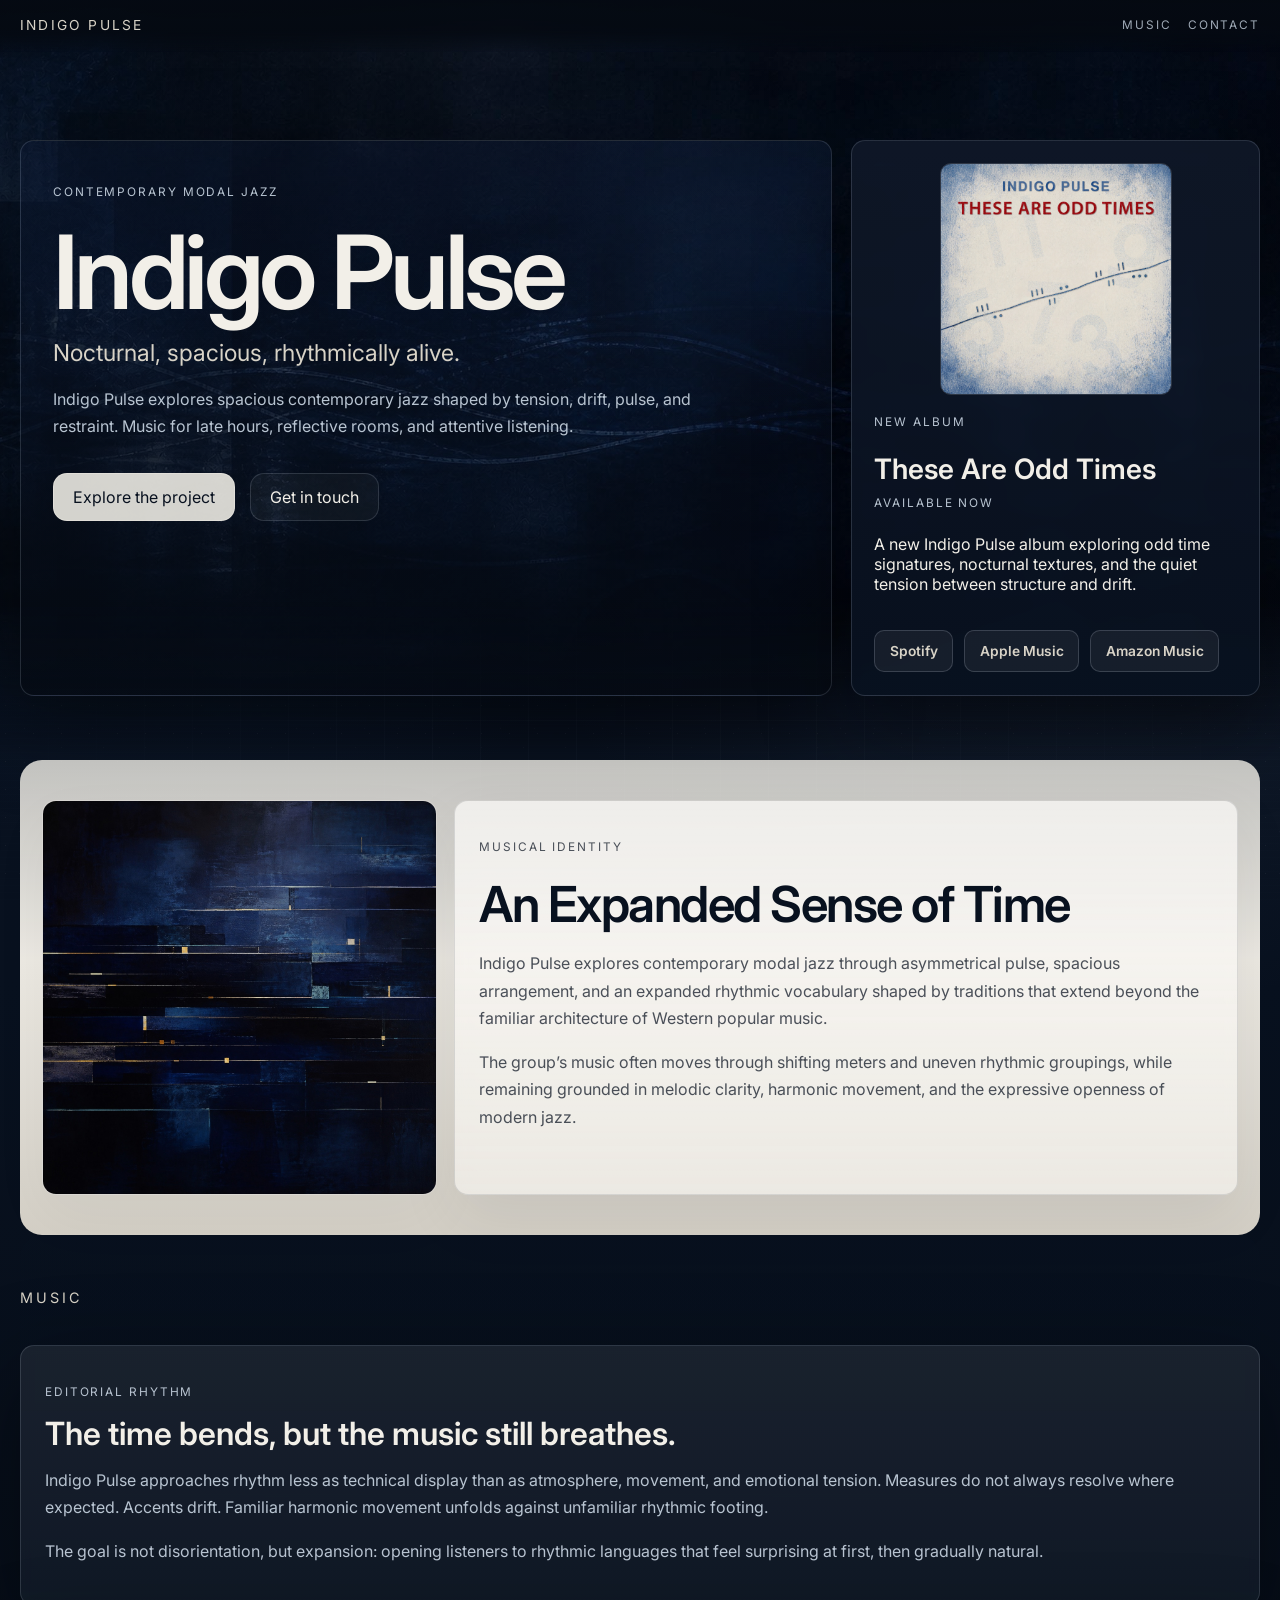
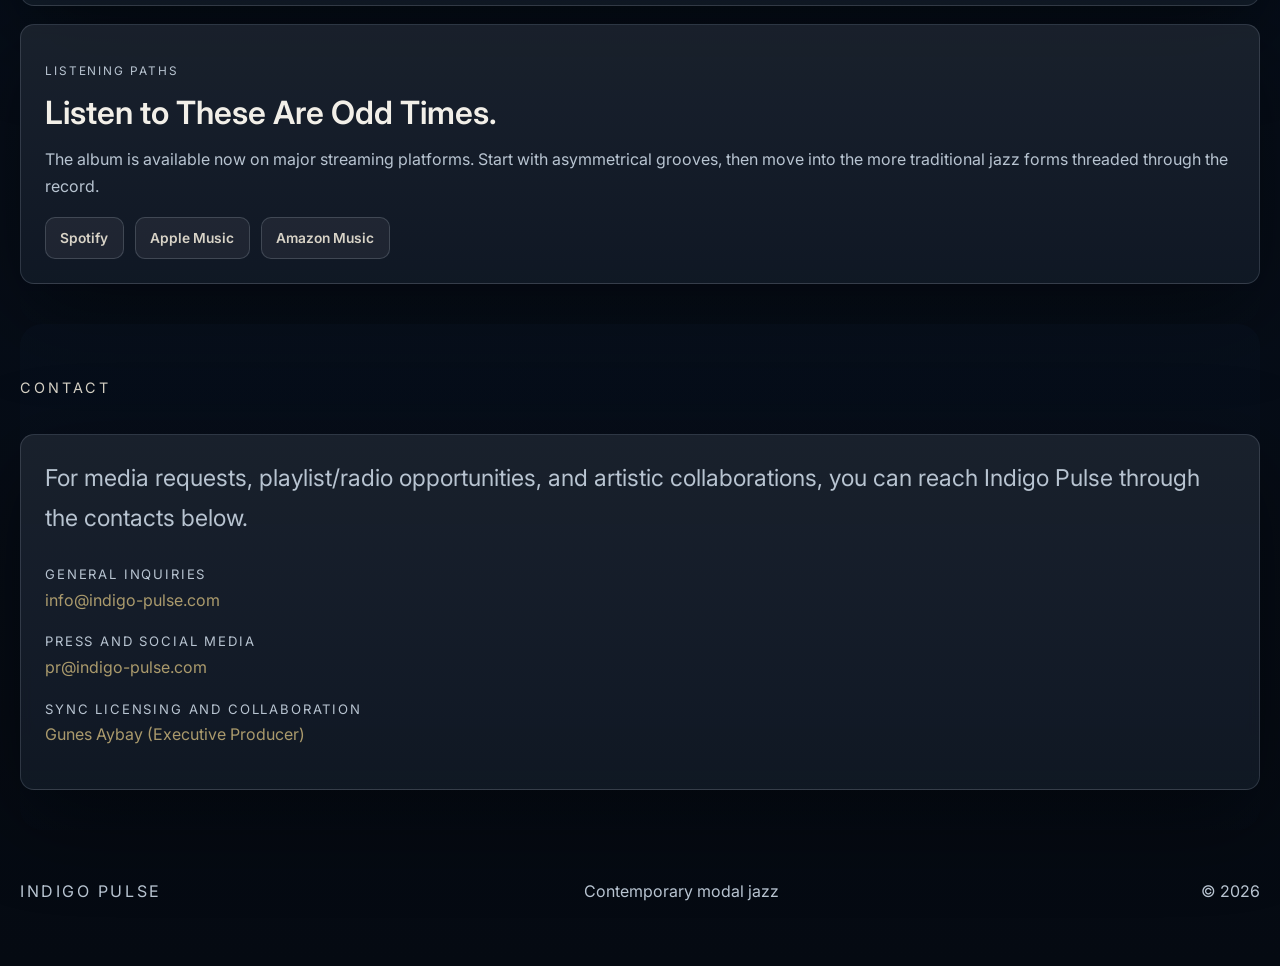
==== index.html @ ff6ef3ea "Simplify executive producer contact" ====
<!DOCTYPE html>
<html lang="en">
  <head>
    <meta charset="UTF-8" />
    <meta name="viewport" content="width=device-width, initial-scale=1.0" />
    <title>Indigo Pulse | Contemporary Modal Jazz</title>
    <meta
      name="description"
      content="Indigo Pulse is a contemporary modal jazz group shaping nocturnal, spacious, rhythmically alive music with a refined modern voice."
    />
    <link rel="preconnect" href="https://fonts.googleapis.com" />
    <link rel="preconnect" href="https://fonts.gstatic.com" crossorigin />
    <link
      href="https://fonts.googleapis.com/css2?family=Inter:wght@400;500;600;700&family=Cormorant+Garamond:wght@500;600&display=swap"
      rel="stylesheet"
    />
    <link rel="stylesheet" href="styles.css" />
  </head>
  <body>
    <div class="grain" aria-hidden="true"></div>
    <div class="scanlines" aria-hidden="true"></div>

    <div class="site-shell">
      <header class="topbar">
        <a class="brand" href="#home" aria-label="Indigo Pulse home">
          <span class="brand-text">Indigo Pulse</span>
        </a>
        <nav class="nav" aria-label="Primary">
          <a href="music.html">Music</a>
          <a href="#contact">Contact</a>
        </nav>
      </header>

      <main id="home">
        <section class="hero reveal">
          <div class="hero-background" aria-hidden="true">
            <img src="images/hero_image2.jpg" alt="" />
            <div class="hero-overlay"></div>
          </div>
          <div class="hero-content">
            <div class="hero-copy">
              <p class="eyebrow">Contemporary modal jazz</p>
              <h1>Indigo Pulse</h1>
              <p class="hero-tagline">
                Nocturnal, spacious, rhythmically alive.
              </p>
              <p class="hero-text">
                Indigo Pulse explores spacious contemporary jazz shaped by
                tension, drift, pulse, and restraint. Music for late hours,
                reflective rooms, and attentive listening.
              </p>
              <div class="hero-actions">
                <a class="button button-primary" href="#music">Explore the project</a>
                <a class="button button-secondary" href="#contact">Get in touch</a>
              </div>
            </div>

            <aside class="hero-note release-card reveal reveal-delay-1">
              <img
                class="release-cover"
                src="images/Odd%20Times%201280px%20Cover.jpg"
                alt="These Are Odd Times album cover"
              />
              <p class="release-meta">New album</p>
              <h2 class="hero-note-title">These Are Odd Times</h2>
              <p class="small-label">Available now</p>
              <p>
                A new Indigo Pulse album exploring odd time signatures,
                nocturnal textures, and the quiet tension between structure and
                drift.
              </p>
              <div class="streaming-links" aria-label="Listen to These Are Odd Times">
                <a
                  class="streaming-link"
                  href="https://open.spotify.com/album/4sxQZq7DrYxzUpGNXLaTnz"
                  target="_blank"
                  rel="noopener noreferrer"
                >Spotify</a>
                <a
                  class="streaming-link"
                  href="https://music.apple.com/album/these-are-odd-times/1895857664?app=music"
                  target="_blank"
                  rel="noopener noreferrer"
                >Apple Music</a>
                <a
                  class="streaming-link"
                  href="https://music.amazon.com/albums/B0GYZ81ZBF"
                  target="_blank"
                  rel="noopener noreferrer"
                >Amazon Music</a>
              </div>
            </aside>
          </div>
        </section>

        <section class="intro section-light reveal">
          <div class="intro-grid">
            <article class="intro-image-card" aria-label="Sense of rhythm image">
              <img
                class="intro-image"
                src="images/sense%20of%20rhythm.jpg"
                alt="Sense of rhythm"
              />
            </article>
            <article class="panel intro-lead">
              <div class="section-heading intro-card-heading">
                <p class="eyebrow">Musical Identity</p>
                <h2>An Expanded Sense of Time</h2>
              </div>
              <p>
                Indigo Pulse explores contemporary modal jazz through
                asymmetrical pulse, spacious arrangement, and an expanded
                rhythmic vocabulary shaped by traditions that extend beyond the
                familiar architecture of Western popular music.
              </p>
              <p>
                The group’s music often moves through shifting meters and uneven
                rhythmic groupings, while remaining grounded in melodic clarity,
                harmonic movement, and the expressive openness of modern jazz.
              </p>
            </article>
          </div>
        </section>

        <section class="section-dark reveal" id="music">
          <div class="section-heading section-heading-wide">
            <p class="eyebrow">Music</p>
          </div>
          <div class="music-grid">
            <article class="panel release-card release-card-wide">
              <p class="release-meta">Editorial rhythm</p>
              <h3>The time bends, but the music still breathes.</h3>
              <p>
                Indigo Pulse approaches rhythm less as technical display than
                as atmosphere, movement, and emotional tension. Measures do not
                always resolve where expected. Accents drift. Familiar harmonic
                movement unfolds against unfamiliar rhythmic footing.
              </p>
              <p>
                The goal is not disorientation, but expansion: opening
                listeners to rhythmic languages that feel surprising at first,
                then gradually natural.
              </p>
            </article>
            <article class="panel release-card">
              <p class="release-meta">Listening paths</p>
              <h3>Listen to These Are Odd Times.</h3>
              <p>
                The album is available now on major streaming platforms.
                Start with asymmetrical grooves, then move into the more
                traditional jazz forms threaded through the record.
              </p>
              <div class="streaming-links" aria-label="Listen to These Are Odd Times">
                <a
                  class="streaming-link"
                  href="https://open.spotify.com/album/4sxQZq7DrYxzUpGNXLaTnz"
                  target="_blank"
                  rel="noopener noreferrer"
                >Spotify</a>
                <a
                  class="streaming-link"
                  href="https://music.apple.com/album/these-are-odd-times/1895857664?app=music"
                  target="_blank"
                  rel="noopener noreferrer"
                >Apple Music</a>
                <a
                  class="streaming-link"
                  href="https://music.amazon.com/albums/B0GYZ81ZBF"
                  target="_blank"
                  rel="noopener noreferrer"
                >Amazon Music</a>
              </div>
            </article>
          </div>
        </section>

        <section class="contact reveal" id="contact">
          <div class="section-heading">
            <p class="eyebrow">Contact</p>
          </div>
          <div class="contact-grid">
            <article class="panel contact-panel">
              <p class="contact-lead">
                For media requests, playlist/radio opportunities, and artistic
                collaborations, you can reach Indigo Pulse through the contacts
                below.
              </p>
              <p class="contact-label">General inquiries</p>
              <p><a class="contact-link" href="mailto:info@indigo-pulse.com">info@indigo-pulse.com</a></p>
              <p class="contact-label">Press and social media</p>
              <p><a class="contact-link" href="mailto:pr@indigo-pulse.com">pr@indigo-pulse.com</a></p>
              <p class="contact-label">Sync licensing and collaboration</p>
              <p><a class="contact-link" href="mailto:manager@indigo-pulse.com">Gunes Aybay (Executive Producer)</a></p>
            </article>
          </div>
        </section>
      </main>

      <footer class="footer">
        <p>Indigo Pulse</p>
        <p>Contemporary modal jazz</p>
        <p>&copy; <span id="year"></span></p>
      </footer>
    </div>

    <script src="script.js"></script>
  </body>
</html>
---- styles.css ----
:root {
  --bg: #050a12;
  --bg-soft: #08111f;
  --bg-deep: #0e1a36;
  --panel: rgba(242, 239, 232, 0.06);
  --panel-light: rgba(242, 239, 232, 0.88);
  --panel-border: rgba(184, 196, 209, 0.18);
  --text: #f2efe8;
  --muted: #b8c4d1;
  --muted-strong: #d8d3c7;
  --ink: #08111f;
  --accent: #7a6a4f;
  --accent-soft: rgba(122, 106, 79, 0.28);
  --cobalt: #244a7a;
  --slate: #31445f;
  --shadow: 0 28px 90px rgba(0, 0, 0, 0.45);
  --radius: 14px;
  --max-width: 1240px;
  --hero-overlap: clamp(4.25rem, 8vw, 8rem);
}

* {
  box-sizing: border-box;
}

html {
  scroll-behavior: auto;
}

html.allow-smooth-scroll {
  scroll-behavior: smooth;
}

body {
  margin: 0;
  min-height: 100vh;
  font-family: "Inter", sans-serif;
  color: var(--text);
  background:
    radial-gradient(circle at 14% 12%, rgba(36, 74, 122, 0.22), transparent 22%),
    radial-gradient(circle at 84% 18%, rgba(93, 114, 140, 0.16), transparent 24%),
    linear-gradient(180deg, #0a1120 0%, #08111f 38%, #050a12 100%);
}

body::before {
  content: "";
  position: fixed;
  inset: 0;
  pointer-events: none;
  background:
    linear-gradient(90deg, rgba(184, 196, 209, 0.03) 1px, transparent 1px),
    linear-gradient(rgba(184, 196, 209, 0.03) 1px, transparent 1px);
  background-size: 48px 48px;
  mask-image: radial-gradient(circle at center, black 42%, transparent 100%);
}

.grain,
.scanlines {
  position: fixed;
  inset: 0;
  pointer-events: none;
}

.grain {
  opacity: 0.065;
  mix-blend-mode: screen;
  background-image:
    radial-gradient(circle at 20% 20%, rgba(255, 255, 255, 0.8) 0.7px, transparent 0.8px),
    radial-gradient(circle at 72% 42%, rgba(255, 255, 255, 0.5) 0.6px, transparent 0.8px),
    radial-gradient(circle at 46% 80%, rgba(255, 255, 255, 0.4) 0.5px, transparent 0.7px);
  background-size: 28px 28px, 34px 34px, 42px 42px;
}

.scanlines {
  opacity: 0.05;
  background: linear-gradient(
    180deg,
    transparent 0%,
    rgba(184, 196, 209, 0.16) 50%,
    transparent 100%
  );
  background-size: 100% 7px;
}

a {
  color: inherit;
  text-decoration: none;
}

img {
  max-width: 100%;
  display: block;
}

.site-shell {
  width: min(calc(100% - 2rem), var(--max-width));
  margin: 0 auto;
  position: relative;
  z-index: 1;
}

.topbar {
  display: flex;
  align-items: center;
  justify-content: space-between;
  gap: 1.5rem;
  padding: 1.05rem 0 1.2rem;
  position: sticky;
  top: 0;
  z-index: 20;
}

.topbar::before {
  content: "";
  position: absolute;
  inset: 0;
  left: 50%;
  width: 100vw;
  transform: translateX(-50%);
  z-index: -1;
  background: linear-gradient(
    180deg,
    rgba(5, 10, 18, 0.95) 0%,
    rgba(5, 10, 18, 0.88) 62%,
    rgba(5, 10, 18, 0) 100%
  );
  backdrop-filter: blur(16px);
}

.brand {
  display: inline-flex;
  align-items: center;
  min-width: 0;
}

.brand-text,
.nav a,
.eyebrow,
.small-label,
.release-meta,
.footer p:first-child {
  letter-spacing: 0.16em;
  text-transform: uppercase;
}

.brand-text {
  font-size: 0.86rem;
  color: var(--muted-strong);
  white-space: nowrap;
}

.nav {
  display: flex;
  flex-wrap: wrap;
  justify-content: flex-end;
  gap: 1rem;
}

.nav a,
.eyebrow,
.small-label,
.release-meta {
  font-size: 0.74rem;
  color: var(--muted);
}

#music .eyebrow,
#about .eyebrow,
#visuals .eyebrow,
#contact .eyebrow {
  font-size: 0.9rem;
  color: var(--muted-strong);
  letter-spacing: 0.2em;
}

.nav a {
  opacity: 0.86;
  transition:
    opacity 180ms ease,
    transform 180ms ease,
    color 180ms ease;
}

.hero,
.intro,
.section-dark,
.about,
.visuals,
.contact,
.footer {
  position: relative;
}

.hero {
  width: 100vw;
  margin-left: calc(50% - 50vw);
  padding: 5.5rem 0 2.5rem;
  min-height: min(88vh, 56rem);
}

.hero-content {
  width: min(calc(100% - 2rem), var(--max-width));
  margin: 0 auto;
  display: grid;
  grid-template-columns: minmax(0, 1.35fr) minmax(260px, 0.68fr);
  grid-template-areas: "copy note";
  gap: 1.2rem;
  align-items: stretch;
}

.hero-background,
.hero-copy,
.hero-note,
.panel {
  border-radius: var(--radius);
  border: 1px solid var(--panel-border);
  box-shadow: var(--shadow);
}

.hero-background {
  position: absolute;
  inset: -5.25rem 0 -1.25rem;
  overflow: hidden;
  z-index: -2;
  border: 0;
  border-radius: 0;
  box-shadow: none;
  background: var(--bg-soft);
  -webkit-mask-image: linear-gradient(
    180deg,
    rgba(0, 0, 0, 1) 0%,
    rgba(0, 0, 0, 1) 80%,
    rgba(0, 0, 0, 0) 100%
  );
  mask-image: linear-gradient(
    180deg,
    rgba(0, 0, 0, 1) 0%,
    rgba(0, 0, 0, 1) 80%,
    rgba(0, 0, 0, 0) 100%
  );
}

.hero-background img {
  width: 100%;
  height: 100%;
  object-fit: cover;
  object-position: center top;
  transform: scale(1.03);
}

.hero-overlay {
  position: absolute;
  inset: 0;
  background:
    linear-gradient(180deg, rgba(5, 10, 18, 0.18), rgba(5, 10, 18, 0.22)),
    linear-gradient(90deg, rgba(5, 10, 18, 0.72), rgba(5, 10, 18, 0.18) 50%, rgba(5, 10, 18, 0.38));
}

.hero-copy {
  grid-area: copy;
  padding: 2rem 2rem 2.2rem;
  display: flex;
  flex-direction: column;
  background:
    linear-gradient(180deg, rgba(14, 26, 54, 0.34), rgba(5, 10, 18, 0.68)),
    radial-gradient(circle at 88% 20%, rgba(36, 74, 122, 0.22), transparent 26%);
}

.hero-note,
.panel {
  background:
    linear-gradient(180deg, rgba(242, 239, 232, 0.08), rgba(242, 239, 232, 0.04)),
    rgba(8, 17, 31, 0.72);
  backdrop-filter: blur(6px);
}

.hero-note {
  grid-area: note;
  padding: 1.4rem;
  align-self: stretch;
  display: flex;
  flex-direction: column;
  gap: 0.75rem;
  background: linear-gradient(
    180deg,
    rgba(16, 24, 40, 0.88),
    rgba(8, 17, 31, 0.92)
  );
}

.hero-note-title {
  margin: 0.1rem 0 0;
  font-size: clamp(1.55rem, 2.2vw, 2.15rem);
  font-weight: 600;
  line-height: 1.04;
}

.hero-note .release-cover {
  width: min(100%, 14.5rem);
  margin: 0 auto 0.5rem;
}

.hero-note .release-meta,
.hero-note p {
  margin-top: 0;
}

.hero-note p:last-child,
.panel p,
.hero-text,
.footer p {
  color: var(--muted);
  line-height: 1.72;
}

.hero h1,
.section-heading h2,
.release-card h3 {
  margin: 0;
  font-weight: 600;
  line-height: 0.96;
}

.hero h1 {
  font-size: clamp(3rem, 8vw, 6.5rem);
  letter-spacing: -0.045em;
  max-width: 9ch;
  margin-top: 0.75rem;
}

.hero-tagline {
  margin: 1.1rem 0 0;
  color: var(--muted-strong);
  font-size: clamp(1.15rem, 2vw, 1.45rem);
}

.hero-text {
  max-width: 43rem;
  margin: 1.2rem 0 0;
  font-size: 1rem;
}

.hero-actions {
  display: flex;
  gap: 0.9rem;
  flex-wrap: wrap;
  margin-top: 2rem;
}

.button {
  display: inline-flex;
  align-items: center;
  justify-content: center;
  min-height: 3rem;
  padding: 0.82rem 1.2rem;
  border-radius: var(--radius);
  border: 1px solid var(--panel-border);
  transition:
    background-color 180ms ease,
    border-color 180ms ease,
    transform 180ms ease,
    color 180ms ease;
}

.button:hover,
.button:focus-visible,
.nav a:hover,
.nav a:focus-visible {
  transform: translateY(-1px);
}

.nav a:hover,
.nav a:focus-visible {
  opacity: 1;
}

.nav-current {
  color: var(--muted-strong);
  opacity: 1;
}

.button-primary {
  background: var(--panel-light);
  border-color: rgba(242, 239, 232, 0.4);
  color: var(--ink);
}

.button-secondary {
  color: var(--text);
  background: rgba(242, 239, 232, 0.04);
}

.section-light,
.section-dark,
.about,
.visuals,
.contact {
  padding: 2.5rem 0;
}

.section-light::before,
.section-dark::before,
.about::before,
.visuals::before,
.contact::before {
  content: "";
  position: absolute;
  inset: 0;
  border-radius: calc(var(--radius) + 8px);
  z-index: -1;
}

.section-light::before {
  background:
    linear-gradient(
      180deg,
      rgba(242, 239, 232, 0) 0%,
      rgba(242, 239, 232, 0.34) 16%,
      rgba(242, 239, 232, 0.88) 42%,
      rgba(216, 211, 199, 0.78) 100%
    ),
    rgba(242, 239, 232, 0.8);
}

.section-dark::before,
.about::before,
.visuals::before,
.contact::before {
  background:
    linear-gradient(180deg, rgba(8, 17, 31, 0.5), rgba(8, 17, 31, 0.22));
}

.section-light {
  color: var(--ink);
  padding-inline: 1.35rem;
}

.intro {
  margin-top: 1rem;
  padding-top: 2.5rem;
}

@media (min-width: 981px) {
  .hero {
    min-height: min(76vh, 48rem);
    padding-bottom: 1.5rem;
  }

  .intro {
    margin-top: 1.5rem;
    padding-top: 2.5rem;
  }
}

.section-light .eyebrow,
.section-light .small-label,
.section-light .panel p,
.section-light .feature-list {
  color: rgba(8, 17, 31, 0.72);
}

.section-light .panel {
  background:
    linear-gradient(180deg, rgba(255, 255, 255, 0.48), rgba(255, 255, 255, 0.24)),
    rgba(242, 239, 232, 0.54);
  border-color: rgba(8, 17, 31, 0.12);
  box-shadow: 0 22px 60px rgba(8, 17, 31, 0.08);
}

.section-heading {
  display: grid;
  gap: 0.75rem;
  margin-bottom: 1.5rem;
}

.section-heading h2 {
  font-size: clamp(1.8rem, 4vw, 3.1rem);
  max-width: 15ch;
  letter-spacing: -0.03em;
}

.section-heading-wide h2 {
  max-width: 21ch;
}

.intro-grid,
.about-grid,
.visuals-grid,
.contact-grid {
  display: grid;
  grid-template-columns: repeat(2, minmax(0, 1fr));
  gap: 1.1rem;
}

.intro-grid {
  grid-template-columns: minmax(0, 0.68fr) minmax(0, 1.35fr);
}

.contact-grid {
  grid-template-columns: 1fr;
}

.intro .section-heading h2 {
  max-width: none;
}

.contact-lead {
  margin: 0 0 1.5rem;
  color: var(--muted-strong);
  font-size: clamp(1.15rem, 2vw, 1.45rem);
}

.contact-label {
  margin: 0.95rem 0 0.08rem;
  color: var(--text);
  font-size: 0.82rem;
  letter-spacing: 0.14em;
  text-transform: uppercase;
}

.contact-label + p {
  margin-top: 0;
}

.contact-link {
  color: rgba(214, 191, 128, 0.78);
  transition: color 180ms ease, opacity 180ms ease;
}

.contact-link:hover,
.contact-link:focus-visible {
  color: rgba(232, 201, 112, 0.98);
  opacity: 1;
}

.intro-card-heading {
  margin-bottom: 1.35rem;
}

.intro-image-card {
  padding: 0;
  overflow: hidden;
  border-radius: var(--radius);
  border: 1px solid rgba(8, 17, 31, 0.08);
  background: rgba(242, 239, 232, 0.78);
  box-shadow: 0 22px 60px rgba(8, 17, 31, 0.04);
}

.intro-image {
  width: 100%;
  height: 100%;
  min-height: 100%;
  object-fit: cover;
  display: block;
}

.music-grid {
  display: grid;
  grid-template-columns: 1fr;
  gap: 1.1rem;
}

.page-hero {
  display: grid;
  grid-template-columns: minmax(0, 1.3fr) minmax(280px, 0.7fr);
  gap: 1.1rem;
  align-items: stretch;
  padding: 4.5rem 0 2.5rem;
}

.page-hero-copy {
  display: flex;
  min-height: 22rem;
  flex-direction: column;
  justify-content: flex-end;
  padding: 2rem;
  border: 1px solid var(--panel-border);
  border-radius: var(--radius);
  box-shadow: var(--shadow);
  background:
    linear-gradient(180deg, rgba(14, 26, 54, 0.34), rgba(5, 10, 18, 0.72)),
    url("images/hero_image2.jpg") center / cover;
  overflow: hidden;
}

.page-hero-copy h1 {
  max-width: 19ch;
  margin: 0.75rem 0 0;
  font-size: clamp(1.8rem, 4vw, 3rem);
  font-weight: 600;
  line-height: 1.02;
  letter-spacing: -0.02em;
}

.album-summary {
  display: grid;
  align-content: start;
  gap: 1rem;
}

.album-summary-cover {
  width: min(100%, 18rem);
  aspect-ratio: 1 / 1;
  object-fit: cover;
  border-radius: calc(var(--radius) - 0.2rem);
  border: 1px solid rgba(184, 196, 209, 0.2);
}

.album-summary h2 {
  margin: 0.6rem 0 0;
  font-size: clamp(1.5rem, 2.6vw, 2.25rem);
  line-height: 1;
}

.track-section {
  padding-top: 2rem;
}

.track-list {
  display: grid;
  gap: 0.85rem;
  margin: 0;
  padding: 0;
  list-style: none;
}

.track-item {
  display: grid;
  grid-template-columns: minmax(0, 1fr) auto;
  gap: 1rem;
  align-items: center;
  padding: 1rem;
  border: 1px solid var(--panel-border);
  border-radius: var(--radius);
  background:
    linear-gradient(180deg, rgba(242, 239, 232, 0.075), rgba(242, 239, 232, 0.035)),
    rgba(8, 17, 31, 0.72);
  box-shadow: 0 18px 50px rgba(0, 0, 0, 0.24);
}

.track-main {
  display: grid;
  grid-template-columns: 3rem minmax(0, 1fr);
  gap: 0.9rem;
  align-items: center;
  min-width: 0;
}

.track-number {
  color: rgba(216, 211, 199, 0.68);
  font-size: 0.76rem;
  font-weight: 700;
  letter-spacing: 0.14em;
}

.track-main h2 {
  margin: 0;
  color: var(--text);
  font-size: clamp(1.1rem, 2vw, 1.45rem);
  line-height: 1.12;
}

.track-main p {
  margin: 0.28rem 0 0;
  color: var(--muted);
  font-size: 0.9rem;
}

.track-links {
  display: flex;
  flex-wrap: wrap;
  justify-content: flex-end;
  gap: 0.55rem;
}

.track-links .streaming-link {
  min-height: 2.35rem;
  padding-inline: 0.8rem;
}

.panel {
  padding: 1.5rem;
}

.feature-list {
  margin: 0;
  padding-left: 1.1rem;
  line-height: 1.9;
}

.release-card h3 {
  margin-top: 0.85rem;
  font-size: clamp(1.35rem, 2.5vw, 2.15rem);
  line-height: 1.1;
}

.release-cover {
  width: 100%;
  aspect-ratio: 1 / 1;
  object-fit: cover;
  filter: saturate(0.92) brightness(0.96);
  border-radius: calc(var(--radius) - 0.2rem);
  margin-bottom: 1rem;
  border: 1px solid rgba(184, 196, 209, 0.2);
}

.release-card-wide {
  grid-column: 1 / -1;
}

.streaming-links {
  display: flex;
  flex-wrap: wrap;
  gap: 0.7rem;
  margin-top: 0.5rem;
}

.streaming-link {
  display: inline-flex;
  align-items: center;
  justify-content: center;
  min-height: 2.65rem;
  padding: 0.68rem 0.9rem;
  border: 1px solid rgba(184, 196, 209, 0.22);
  border-radius: calc(var(--radius) - 0.25rem);
  background: rgba(242, 239, 232, 0.06);
  color: var(--muted-strong);
  font-size: 0.86rem;
  font-weight: 600;
  transition:
    background-color 180ms ease,
    border-color 180ms ease,
    color 180ms ease,
    transform 180ms ease;
}

.streaming-link:hover,
.streaming-link:focus-visible {
  transform: translateY(-1px);
  border-color: rgba(232, 201, 112, 0.38);
  background: rgba(242, 239, 232, 0.1);
  color: var(--text);
}

.serif-quote {
  margin-top: 1.8rem;
  font-family: "Cormorant Garamond", serif;
  font-size: clamp(1.7rem, 3vw, 2.35rem);
  line-height: 1;
  color: var(--muted-strong);
}

.pulse-panel {
  overflow: hidden;
}

.pulse-lines {
  display: grid;
  gap: 0.8rem;
  margin: 1rem 0 1.4rem;
}

.pulse-lines span {
  display: block;
  height: 1px;
  background: linear-gradient(
    90deg,
    transparent 0%,
    rgba(184, 196, 209, 0.2) 15%,
    rgba(184, 196, 209, 0.75) 50%,
    rgba(122, 106, 79, 0.5) 70%,
    transparent 100%
  );
}

.pulse-lines span:nth-child(1) {
  width: 74%;
}

.pulse-lines span:nth-child(2) {
  width: 100%;
}

.pulse-lines span:nth-child(3) {
  width: 63%;
}

.pulse-lines span:nth-child(4) {
  width: 86%;
}

.visual-frame {
  padding: 0;
  overflow: hidden;
  min-height: 20rem;
}

.visual-frame img {
  width: 100%;
  height: 100%;
  object-fit: cover;
}

.footer {
  display: flex;
  justify-content: space-between;
  gap: 1rem;
  flex-wrap: wrap;
  padding: 2rem 0 2.8rem;
}

.reveal {
  opacity: 0;
  transform: translateY(22px);
  transition:
    opacity 700ms ease,
    transform 700ms ease;
}

.reveal.is-visible {
  opacity: 1;
  transform: translateY(0);
}

.reveal-delay-1 {
  transition-delay: 120ms;
}

@media (max-width: 980px) {
  .hero {
    min-height: auto;
    padding: 4.5rem 0 3rem;
  }

  .hero-content {
    grid-template-columns: 1fr;
    grid-template-areas:
      "copy"
      "note";
  }

  .music-grid,
  .page-hero,
  .intro-grid,
  .about-grid,
  .visuals-grid,
  .contact-grid {
    grid-template-columns: 1fr;
  }

  .page-hero {
    padding-top: 3rem;
  }

  .page-hero-copy {
    min-height: 18rem;
  }

  .track-item {
    grid-template-columns: 1fr;
  }

  .track-links {
    justify-content: flex-start;
  }

  .section-light {
    padding-inline: 1rem;
  }

  .intro {
    margin-top: 1rem;
    padding-top: 2.5rem;
  }
}

@media (max-width: 720px) {
  :root {
    --hero-overlap: clamp(1.5rem, 5vw, 2.75rem);
  }

  .site-shell {
    width: min(calc(100% - 1rem), var(--max-width));
  }

  .topbar {
    align-items: flex-start;
    flex-direction: column;
    padding-top: 0.9rem;
  }

  .nav {
    gap: 0.8rem;
    justify-content: flex-start;
  }

  .hero {
    padding-top: 1rem;
  }

  .hero-background {
    top: -4.5rem;
    bottom: 0;
  }

  .hero-content {
    width: min(calc(100% - 1rem), var(--max-width));
  }

  .hero-copy,
  .hero-note,
  .page-hero-copy,
  .panel {
    padding: 1.25rem;
  }

  .streaming-link,
  .track-links .streaming-link {
    flex: 1 1 100%;
  }

  .footer {
    flex-direction: column;
  }
}

@media (prefers-reduced-motion: reduce) {
  html {
    scroll-behavior: auto;
  }

  *,
  *::before,
  *::after {
    animation: none !important;
    transition: none !important;
  }
}
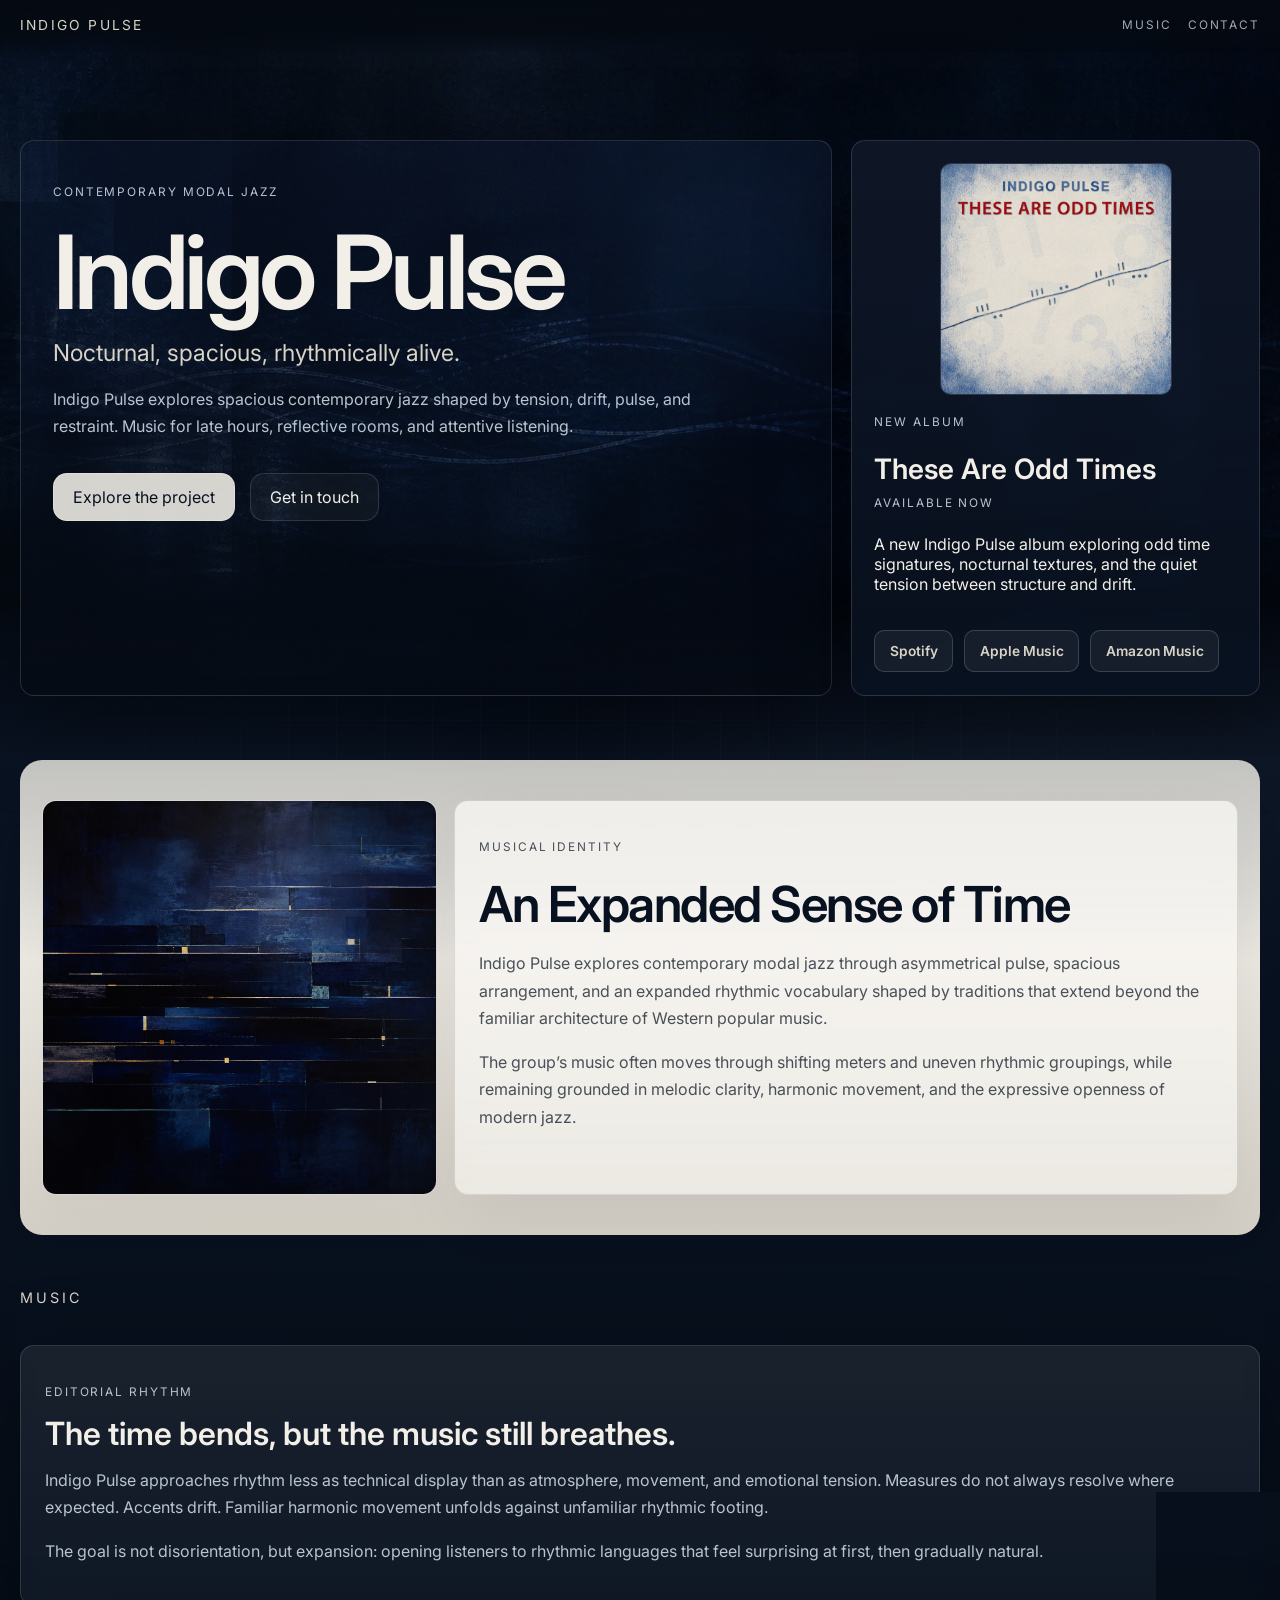
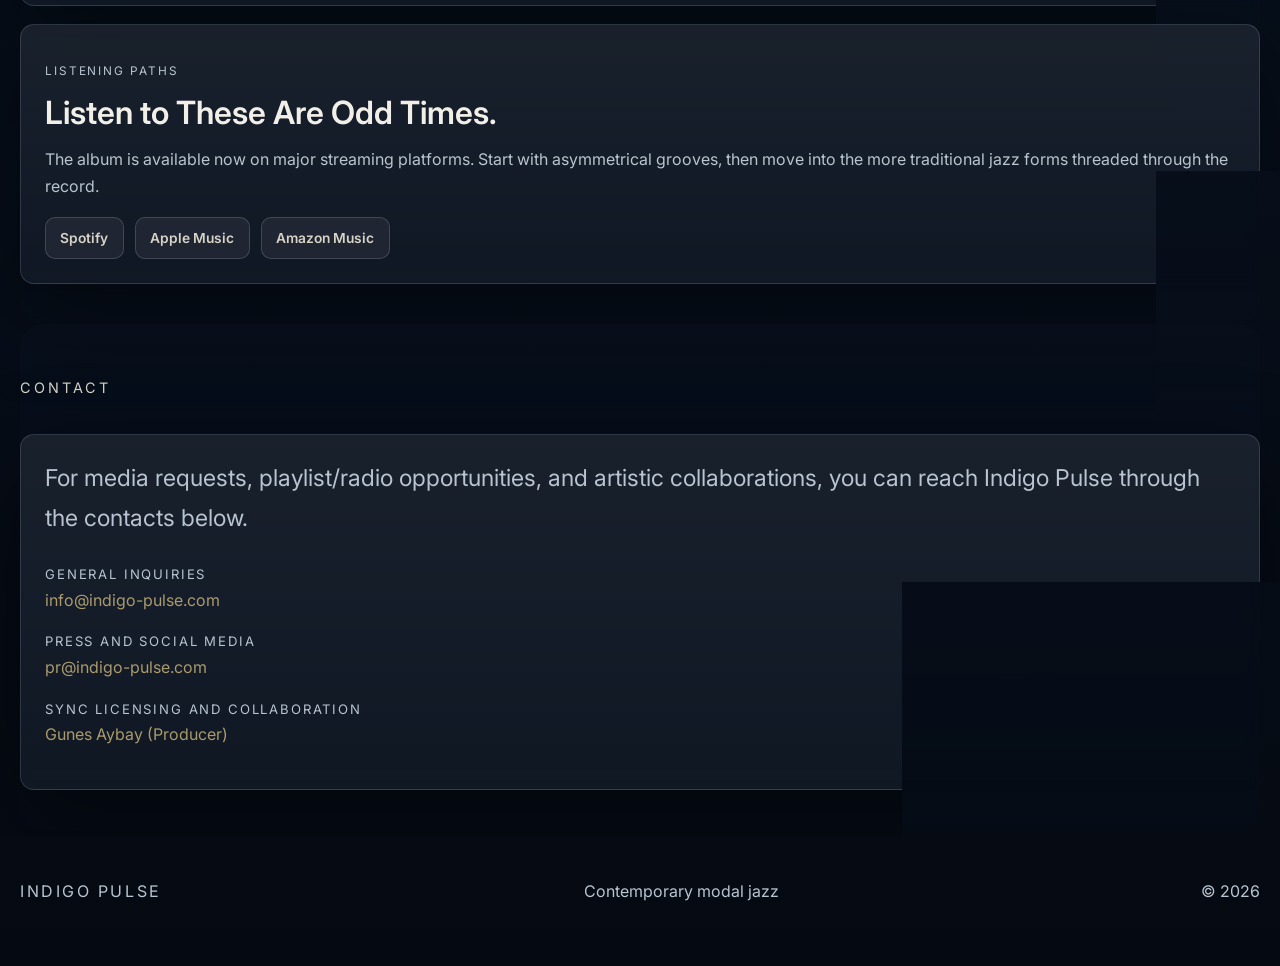
==== commit 107d6737: "Update producer contact email" ====
--- a/index.html
+++ b/index.html
@@ -190,7 +190,7 @@
               <p class="contact-label">Press and social media</p>
               <p><a class="contact-link" href="mailto:pr@indigo-pulse.com">pr@indigo-pulse.com</a></p>
               <p class="contact-label">Sync licensing and collaboration</p>
-              <p><a class="contact-link" href="mailto:manager@indigo-pulse.com">Gunes Aybay (Executive Producer)</a></p>
+              <p><a class="contact-link" href="mailto:producer@indigo-pulse.com">Gunes Aybay (Producer)</a></p>
             </article>
           </div>
         </section>
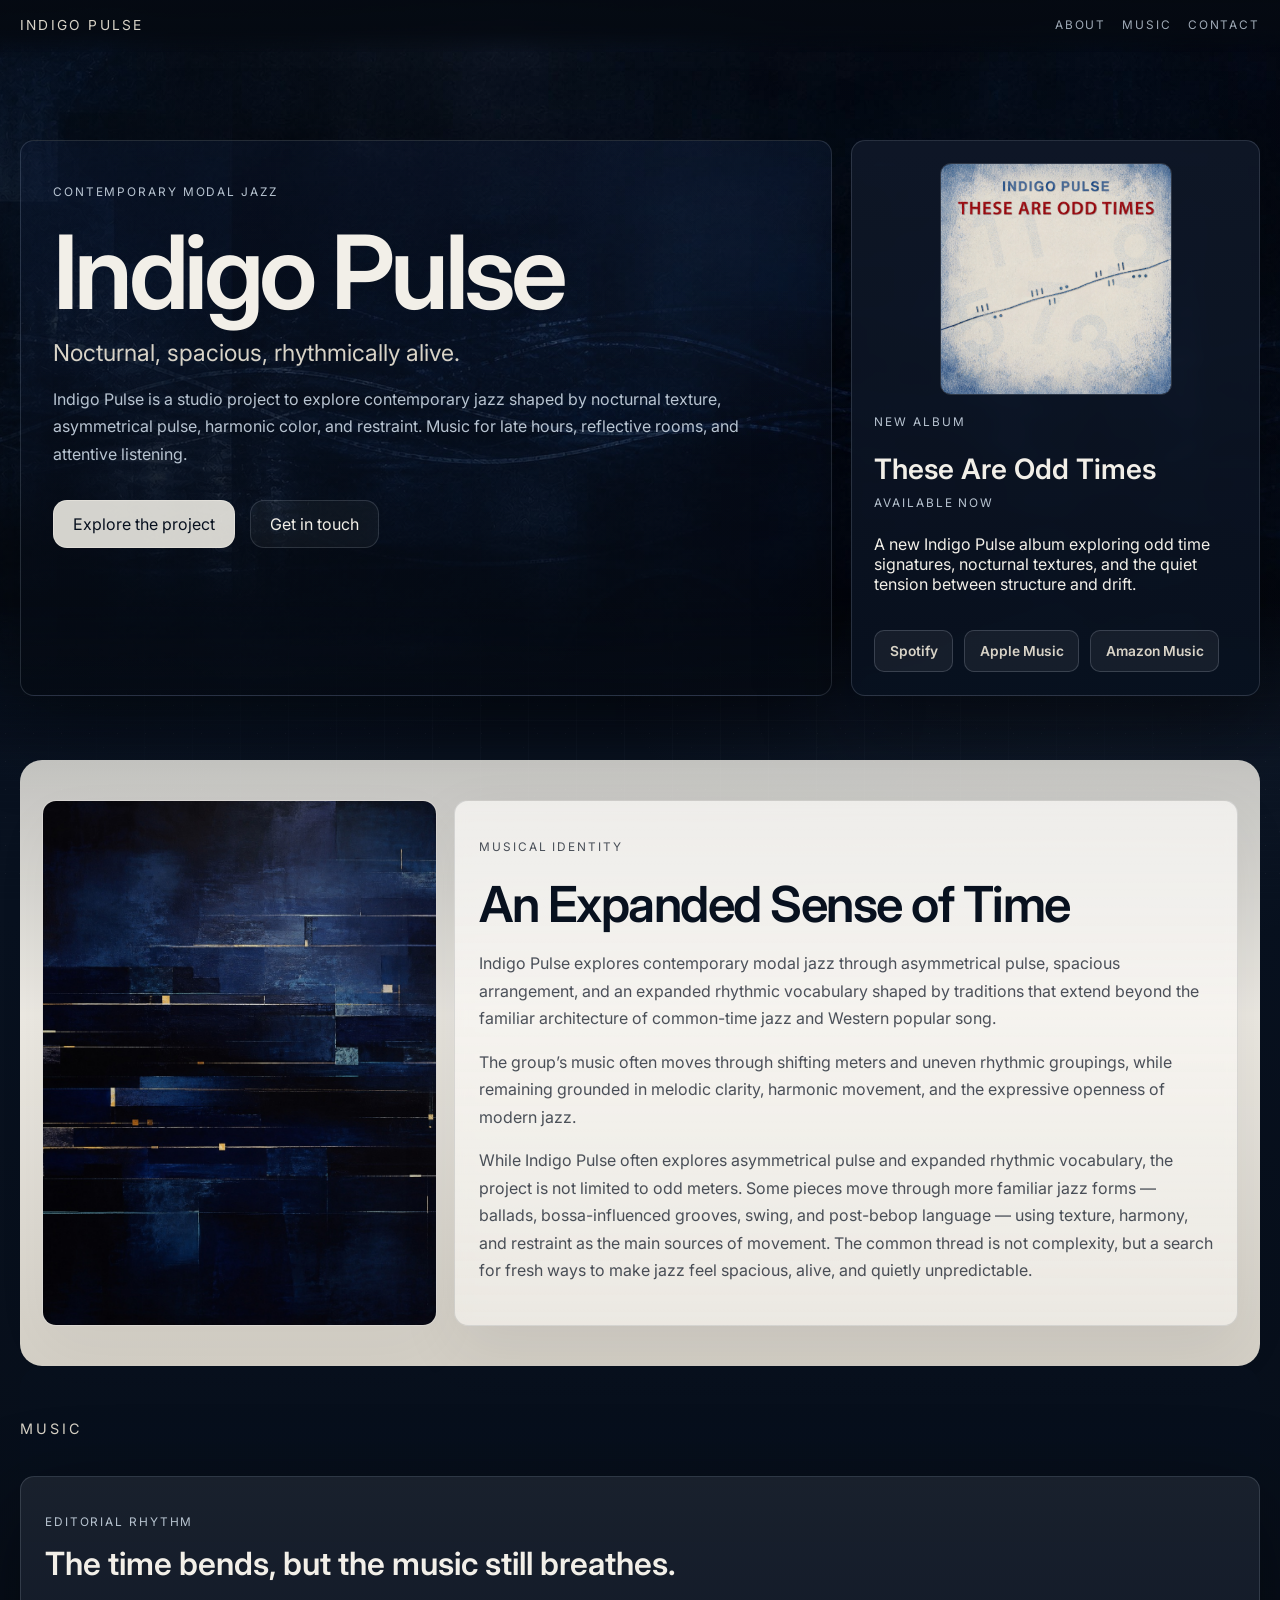
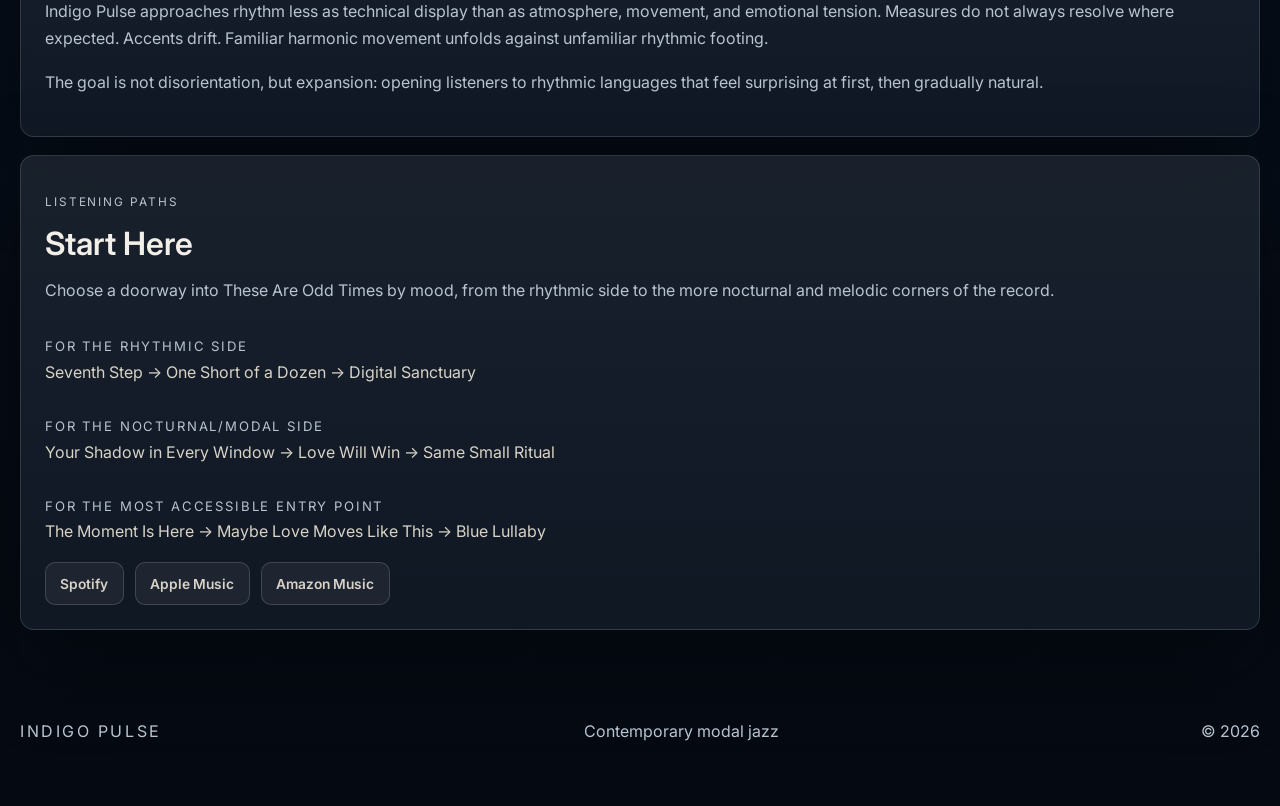
==== commit 65ad2472: "Update Indigo Pulse site pages and listening paths" ====
--- a/index.html
+++ b/index.html
@@ -26,8 +26,9 @@
           <span class="brand-text">Indigo Pulse</span>
         </a>
         <nav class="nav" aria-label="Primary">
+          <a href="about/">About</a>
           <a href="music.html">Music</a>
-          <a href="#contact">Contact</a>
+          <a href="contact/">Contact</a>
         </nav>
       </header>
 
@@ -45,13 +46,14 @@
                 Nocturnal, spacious, rhythmically alive.
               </p>
               <p class="hero-text">
-                Indigo Pulse explores spacious contemporary jazz shaped by
-                tension, drift, pulse, and restraint. Music for late hours,
-                reflective rooms, and attentive listening.
+                Indigo Pulse is a studio project to explore contemporary jazz
+                shaped by nocturnal texture, asymmetrical pulse, harmonic color,
+                and restraint. Music for late hours, reflective rooms, and
+                attentive listening.
               </p>
               <div class="hero-actions">
                 <a class="button button-primary" href="#music">Explore the project</a>
-                <a class="button button-secondary" href="#contact">Get in touch</a>
+                <a class="button button-secondary" href="contact/">Get in touch</a>
               </div>
             </div>
 
@@ -111,12 +113,23 @@
                 Indigo Pulse explores contemporary modal jazz through
                 asymmetrical pulse, spacious arrangement, and an expanded
                 rhythmic vocabulary shaped by traditions that extend beyond the
-                familiar architecture of Western popular music.
+                familiar architecture of common-time jazz and Western popular
+                song.
               </p>
               <p>
                 The group’s music often moves through shifting meters and uneven
                 rhythmic groupings, while remaining grounded in melodic clarity,
                 harmonic movement, and the expressive openness of modern jazz.
+              </p>
+              <p>
+                While Indigo Pulse often explores asymmetrical pulse and
+                expanded rhythmic vocabulary, the project is not limited to odd
+                meters. Some pieces move through more familiar jazz forms —
+                ballads, bossa-influenced grooves, swing, and post-bebop
+                language — using texture, harmony, and restraint as the main
+                sources of movement. The common thread is not complexity, but a
+                search for fresh ways to make jazz feel spacious, alive, and
+                quietly unpredictable.
               </p>
             </article>
           </div>
@@ -144,12 +157,26 @@
             </article>
             <article class="panel release-card">
               <p class="release-meta">Listening paths</p>
-              <h3>Listen to These Are Odd Times.</h3>
-              <p>
-                The album is available now on major streaming platforms.
-                Start with asymmetrical grooves, then move into the more
-                traditional jazz forms threaded through the record.
-              </p>
+              <h3>Start Here</h3>
+              <p>
+                Choose a doorway into These Are Odd Times by mood, from the
+                rhythmic side to the more nocturnal and melodic corners of the
+                record.
+              </p>
+              <div class="listening-paths" aria-label="Suggested listening paths">
+                <div class="listening-path">
+                  <p class="contact-label">For the rhythmic side</p>
+                  <p>Seventh Step &rarr; One Short of a Dozen &rarr; Digital Sanctuary</p>
+                </div>
+                <div class="listening-path">
+                  <p class="contact-label">For the nocturnal/modal side</p>
+                  <p>Your Shadow in Every Window &rarr; Love Will Win &rarr; Same Small Ritual</p>
+                </div>
+                <div class="listening-path">
+                  <p class="contact-label">For the most accessible entry point</p>
+                  <p>The Moment Is Here &rarr; Maybe Love Moves Like This &rarr; Blue Lullaby</p>
+                </div>
+              </div>
               <div class="streaming-links" aria-label="Listen to These Are Odd Times">
                 <a
                   class="streaming-link"
@@ -174,26 +201,6 @@
           </div>
         </section>
 
-        <section class="contact reveal" id="contact">
-          <div class="section-heading">
-            <p class="eyebrow">Contact</p>
-          </div>
-          <div class="contact-grid">
-            <article class="panel contact-panel">
-              <p class="contact-lead">
-                For media requests, playlist/radio opportunities, and artistic
-                collaborations, you can reach Indigo Pulse through the contacts
-                below.
-              </p>
-              <p class="contact-label">General inquiries</p>
-              <p><a class="contact-link" href="mailto:info@indigo-pulse.com">info@indigo-pulse.com</a></p>
-              <p class="contact-label">Press and social media</p>
-              <p><a class="contact-link" href="mailto:pr@indigo-pulse.com">pr@indigo-pulse.com</a></p>
-              <p class="contact-label">Sync licensing and collaboration</p>
-              <p><a class="contact-link" href="mailto:producer@indigo-pulse.com">Gunes Aybay (Producer)</a></p>
-            </article>
-          </div>
-        </section>
       </main>
 
       <footer class="footer">
--- a/styles.css
+++ b/styles.css
@@ -708,6 +708,18 @@
   grid-column: 1 / -1;
 }
 
+.listening-paths {
+  display: grid;
+  gap: 0.95rem;
+  margin: 1rem 0 1.15rem;
+}
+
+.listening-path p:last-child {
+  margin: 0.12rem 0 0;
+  color: var(--muted-strong);
+  line-height: 1.55;
+}
+
 .streaming-links {
   display: flex;
   flex-wrap: wrap;
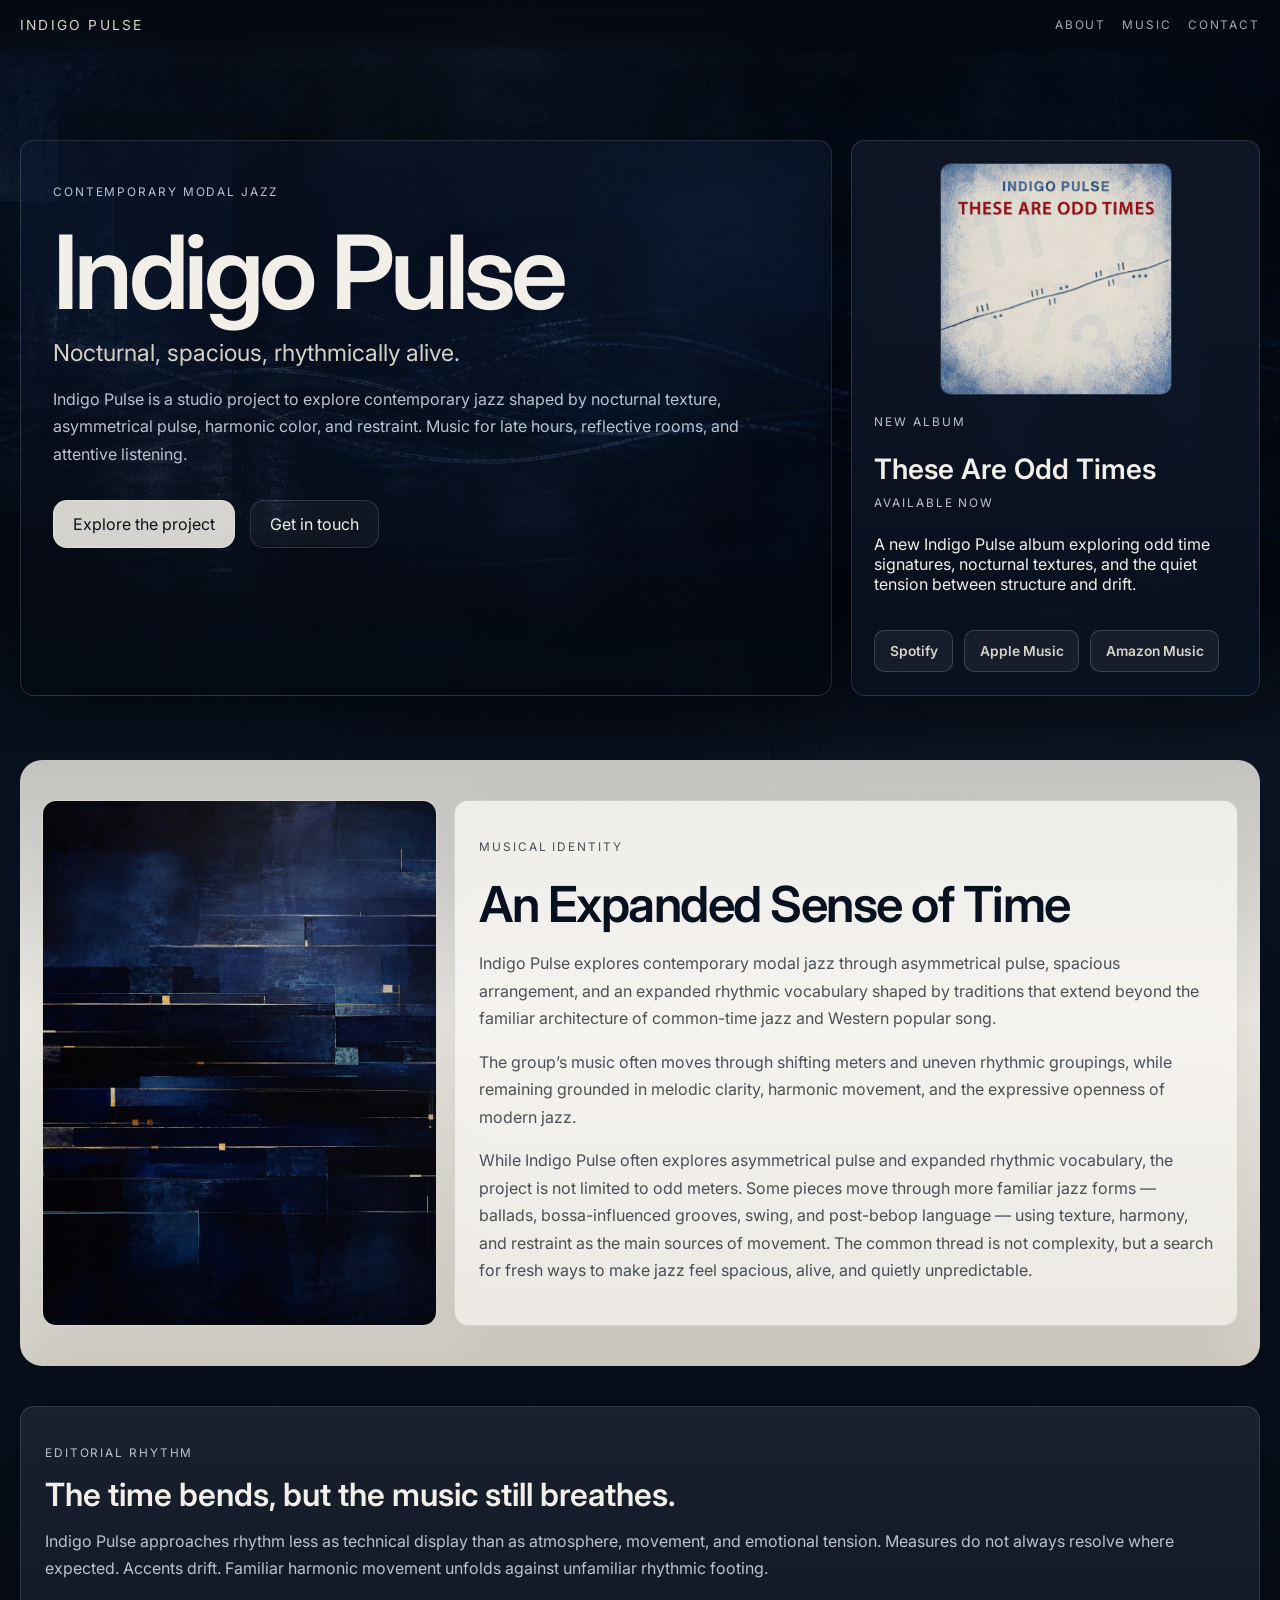
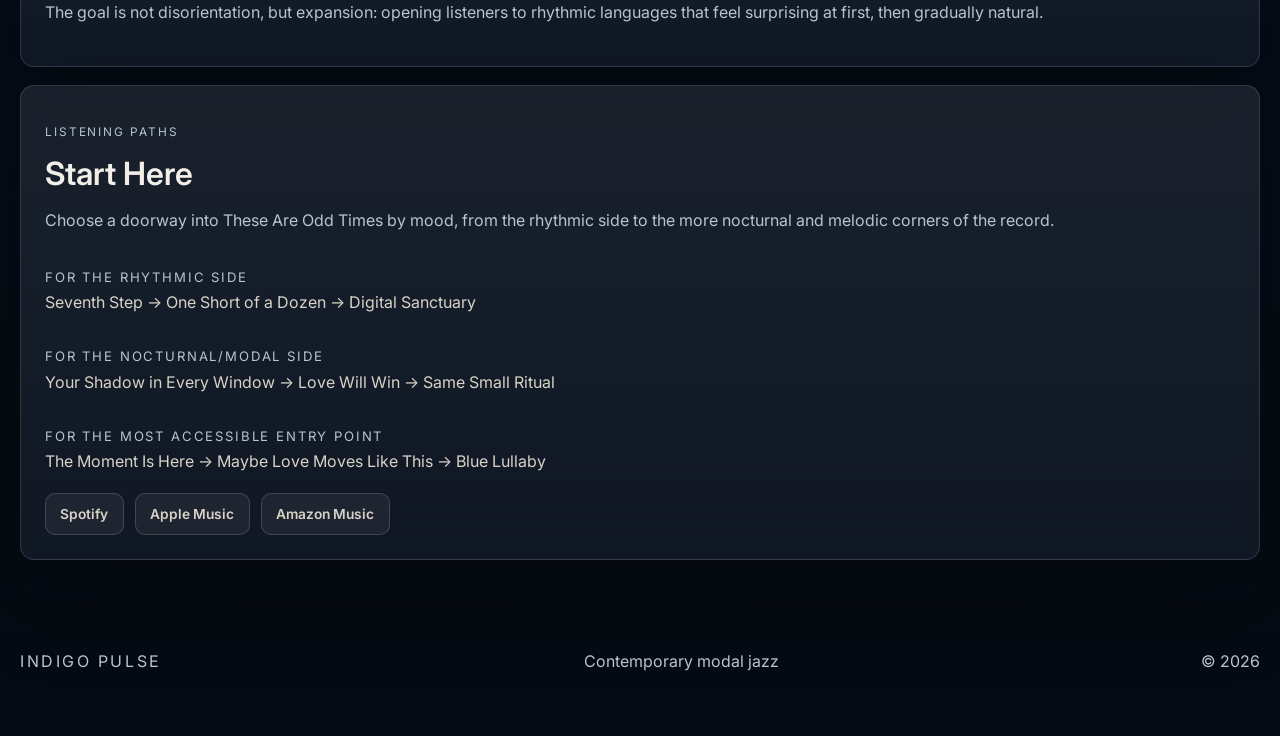
==== commit 821feda8: "Refine about page layout and homepage sections" ====
--- a/index.html
+++ b/index.html
@@ -136,9 +136,6 @@
         </section>
 
         <section class="section-dark reveal" id="music">
-          <div class="section-heading section-heading-wide">
-            <p class="eyebrow">Music</p>
-          </div>
           <div class="music-grid">
             <article class="panel release-card release-card-wide">
               <p class="release-meta">Editorial rhythm</p>
--- a/styles.css
+++ b/styles.css
@@ -592,6 +592,21 @@
   letter-spacing: -0.02em;
 }
 
+.about-page {
+  grid-template-columns: 1fr;
+}
+
+.about-page .page-hero-copy {
+  min-height: auto;
+  justify-content: flex-start;
+}
+
+.about-page .page-hero-copy p:not(.eyebrow):not(.hero-tagline) {
+  max-width: 74ch;
+  color: var(--muted);
+  line-height: 1.72;
+}
+
 .album-summary {
   display: grid;
   align-content: start;
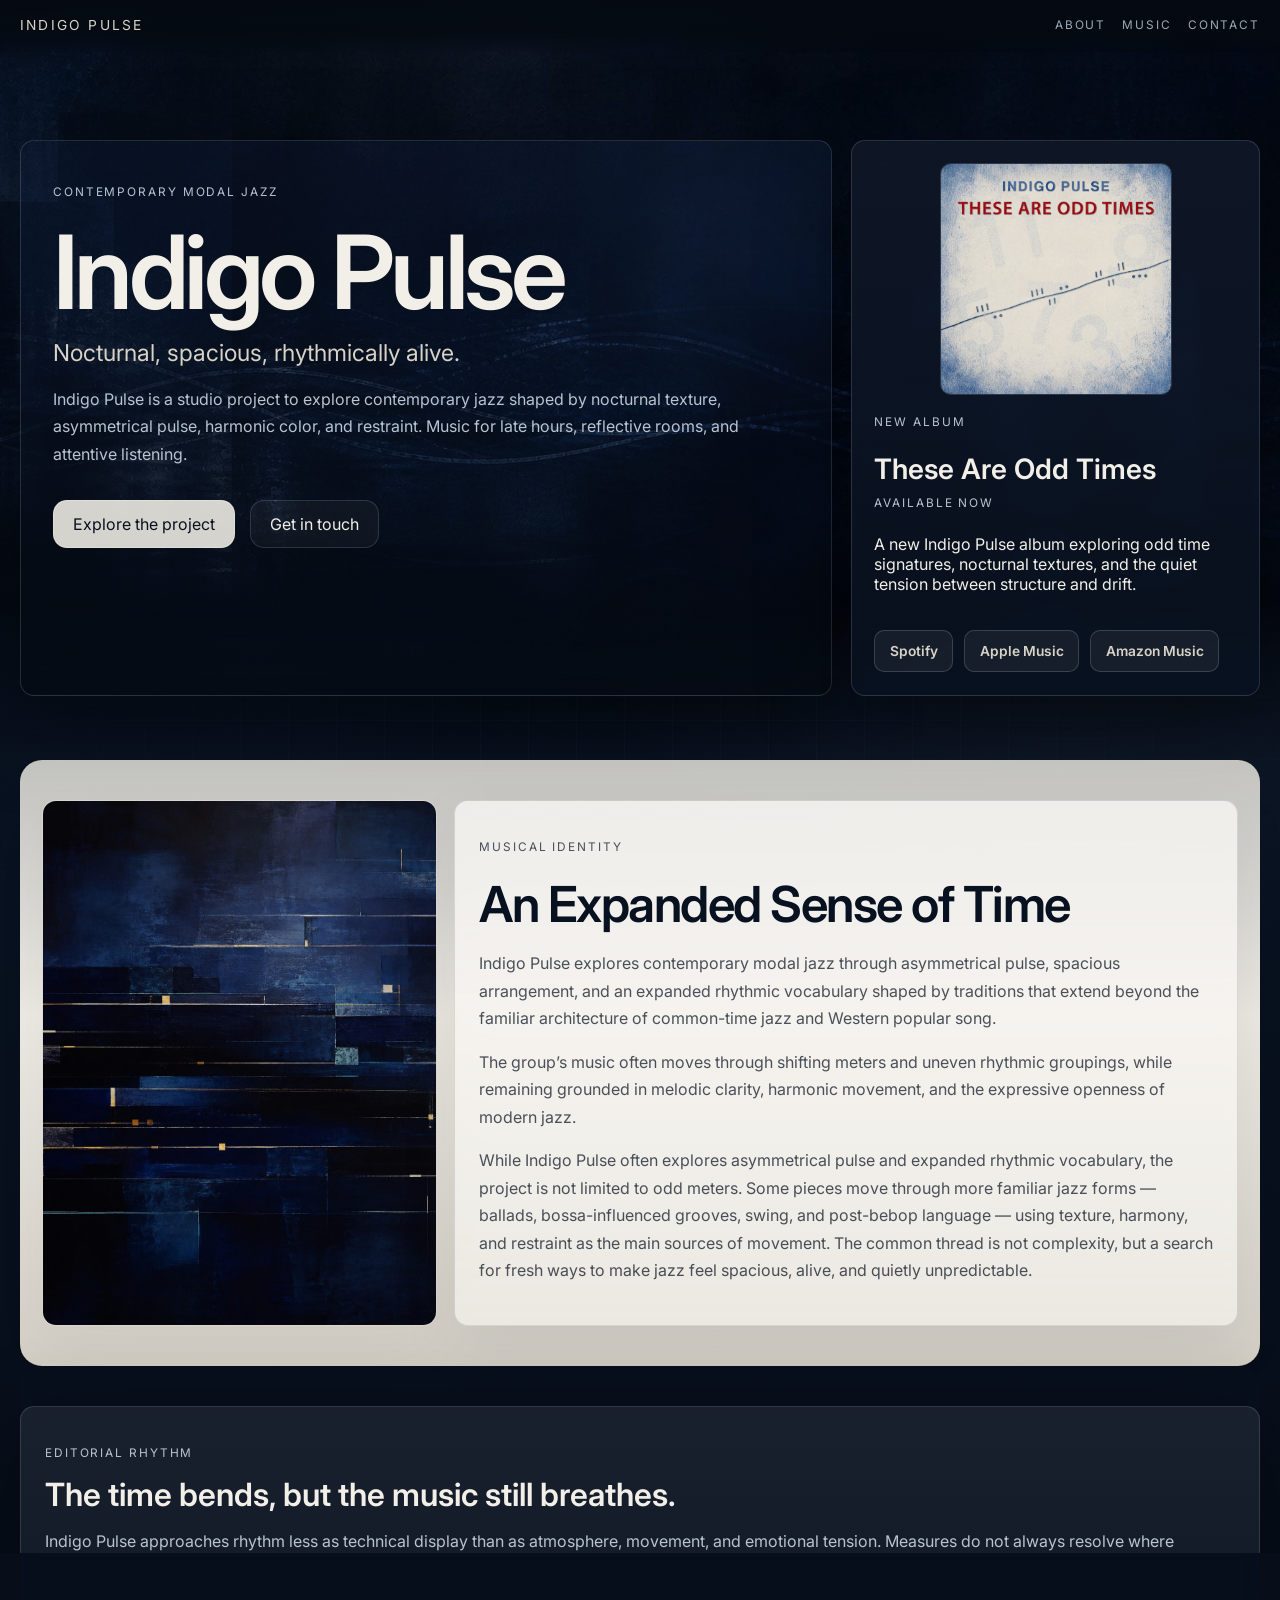
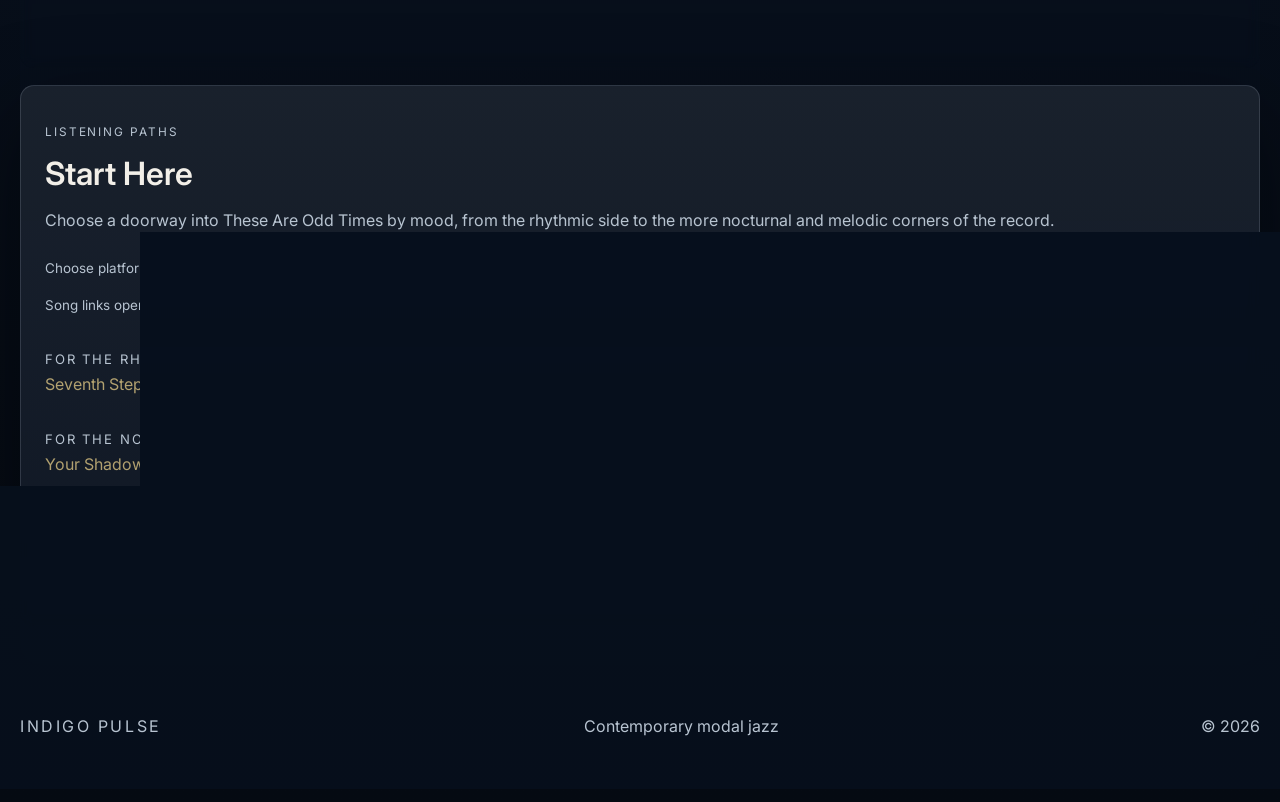
==== commit c3a58375: "Add platform-aware listening path links" ====
--- a/index.html
+++ b/index.html
@@ -160,40 +160,67 @@
                 rhythmic side to the more nocturnal and melodic corners of the
                 record.
               </p>
+              <div class="platform-selector" aria-label="Choose streaming platform">
+                <span class="platform-selector-label">Choose platform:</span>
+                <button
+                  type="button"
+                  class="platform-button active"
+                  data-platform="spotify"
+                  aria-pressed="true"
+                >
+                  Spotify
+                </button>
+                <button
+                  type="button"
+                  class="platform-button"
+                  data-platform="apple"
+                  aria-pressed="false"
+                >
+                  Apple Music
+                </button>
+                <button
+                  type="button"
+                  class="platform-button"
+                  data-platform="amazon"
+                  aria-pressed="false"
+                >
+                  Amazon Music
+                </button>
+              </div>
+              <p class="platform-helper">Song links open on the selected platform.</p>
               <div class="listening-paths" aria-label="Suggested listening paths">
                 <div class="listening-path">
                   <p class="contact-label">For the rhythmic side</p>
-                  <p>Seventh Step &rarr; One Short of a Dozen &rarr; Digital Sanctuary</p>
+                  <p class="path-line">
+                    <a class="path-track-link" data-track="seventh-step" href="#">Seventh Step</a>
+                    <span class="path-arrow">&rarr;</span>
+                    <a class="path-track-link" data-track="one-short-of-a-dozen" href="#">One Short of a Dozen</a>
+                    <span class="path-arrow">&rarr;</span>
+                    <a class="path-track-link" data-track="digital-sanctuary" href="#">Digital Sanctuary</a>
+                  </p>
                 </div>
                 <div class="listening-path">
                   <p class="contact-label">For the nocturnal/modal side</p>
-                  <p>Your Shadow in Every Window &rarr; Love Will Win &rarr; Same Small Ritual</p>
+                  <p class="path-line">
+                    <a class="path-track-link" data-track="your-shadow-in-every-window" href="#">Your Shadow in Every Window</a>
+                    <span class="path-arrow">&rarr;</span>
+                    <a class="path-track-link" data-track="love-will-win" href="#">Love Will Win</a>
+                    <span class="path-arrow">&rarr;</span>
+                    <a class="path-track-link" data-track="same-small-ritual" href="#">Same Small Ritual</a>
+                  </p>
                 </div>
                 <div class="listening-path">
                   <p class="contact-label">For the most accessible entry point</p>
-                  <p>The Moment Is Here &rarr; Maybe Love Moves Like This &rarr; Blue Lullaby</p>
+                  <p class="path-line">
+                    <a class="path-track-link" data-track="the-moment-is-here" href="#">The Moment Is Here</a>
+                    <span class="path-arrow">&rarr;</span>
+                    <a class="path-track-link" data-track="maybe-love-moves-like-this" href="#">Maybe Love Moves Like This</a>
+                    <span class="path-arrow">&rarr;</span>
+                    <a class="path-track-link" data-track="blue-lullaby" href="#">Blue Lullaby</a>
+                  </p>
                 </div>
               </div>
-              <div class="streaming-links" aria-label="Listen to These Are Odd Times">
-                <a
-                  class="streaming-link"
-                  href="https://open.spotify.com/album/4sxQZq7DrYxzUpGNXLaTnz"
-                  target="_blank"
-                  rel="noopener noreferrer"
-                >Spotify</a>
-                <a
-                  class="streaming-link"
-                  href="https://music.apple.com/album/these-are-odd-times/1895857664?app=music"
-                  target="_blank"
-                  rel="noopener noreferrer"
-                >Apple Music</a>
-                <a
-                  class="streaming-link"
-                  href="https://music.amazon.com/albums/B0GYZ81ZBF"
-                  target="_blank"
-                  rel="noopener noreferrer"
-                >Amazon Music</a>
-              </div>
+              <a class="all-tracks-link" href="music.html">View all tracks and platforms &rarr;</a>
             </article>
           </div>
         </section>
@@ -207,6 +234,6 @@
       </footer>
     </div>
 
-    <script src="script.js"></script>
+    <script src="script.js?v=2"></script>
   </body>
 </html>
--- a/styles.css
+++ b/styles.css
@@ -729,10 +729,95 @@
   margin: 1rem 0 1.15rem;
 }
 
-.listening-path p:last-child {
+.platform-selector {
+  display: flex;
+  flex-wrap: wrap;
+  align-items: center;
+  gap: 0.55rem;
+  margin-top: 1rem;
+}
+
+.platform-selector-label,
+.platform-helper {
+  color: var(--muted);
+  font-size: 0.84rem;
+}
+
+.platform-button {
+  min-height: 2.15rem;
+  padding: 0.5rem 0.72rem;
+  border: 1px solid rgba(184, 196, 209, 0.22);
+  border-radius: calc(var(--radius) - 0.35rem);
+  background: rgba(242, 239, 232, 0.04);
+  color: var(--muted-strong);
+  font: inherit;
+  font-size: 0.82rem;
+  font-weight: 600;
+  cursor: pointer;
+  transition:
+    background-color 180ms ease,
+    border-color 180ms ease,
+    color 180ms ease,
+    transform 180ms ease;
+}
+
+.platform-button:hover,
+.platform-button:focus-visible,
+.platform-button.active {
+  border-color: rgba(232, 201, 112, 0.38);
+  background: rgba(242, 239, 232, 0.1);
+  color: var(--text);
+}
+
+.platform-button:hover,
+.platform-button:focus-visible {
+  transform: translateY(-1px);
+}
+
+.platform-helper {
+  margin: 0.55rem 0 0;
+}
+
+.path-line {
+  display: flex;
+  flex-wrap: wrap;
+  align-items: baseline;
+  gap: 0.35rem;
+}
+
+.listening-path .path-line {
   margin: 0.12rem 0 0;
   color: var(--muted-strong);
   line-height: 1.55;
+}
+
+.path-track-link,
+.all-tracks-link {
+  color: rgba(214, 191, 128, 0.82);
+  transition: color 180ms ease, opacity 180ms ease;
+}
+
+.path-track-link:hover,
+.path-track-link:focus-visible,
+.all-tracks-link:hover,
+.all-tracks-link:focus-visible {
+  color: rgba(232, 201, 112, 0.98);
+  opacity: 1;
+}
+
+.path-track-link[aria-disabled="true"] {
+  color: var(--muted);
+  pointer-events: none;
+}
+
+.path-arrow {
+  color: var(--muted);
+}
+
+.all-tracks-link {
+  display: inline-flex;
+  margin-top: 0.35rem;
+  font-weight: 600;
 }
 
 .streaming-links {
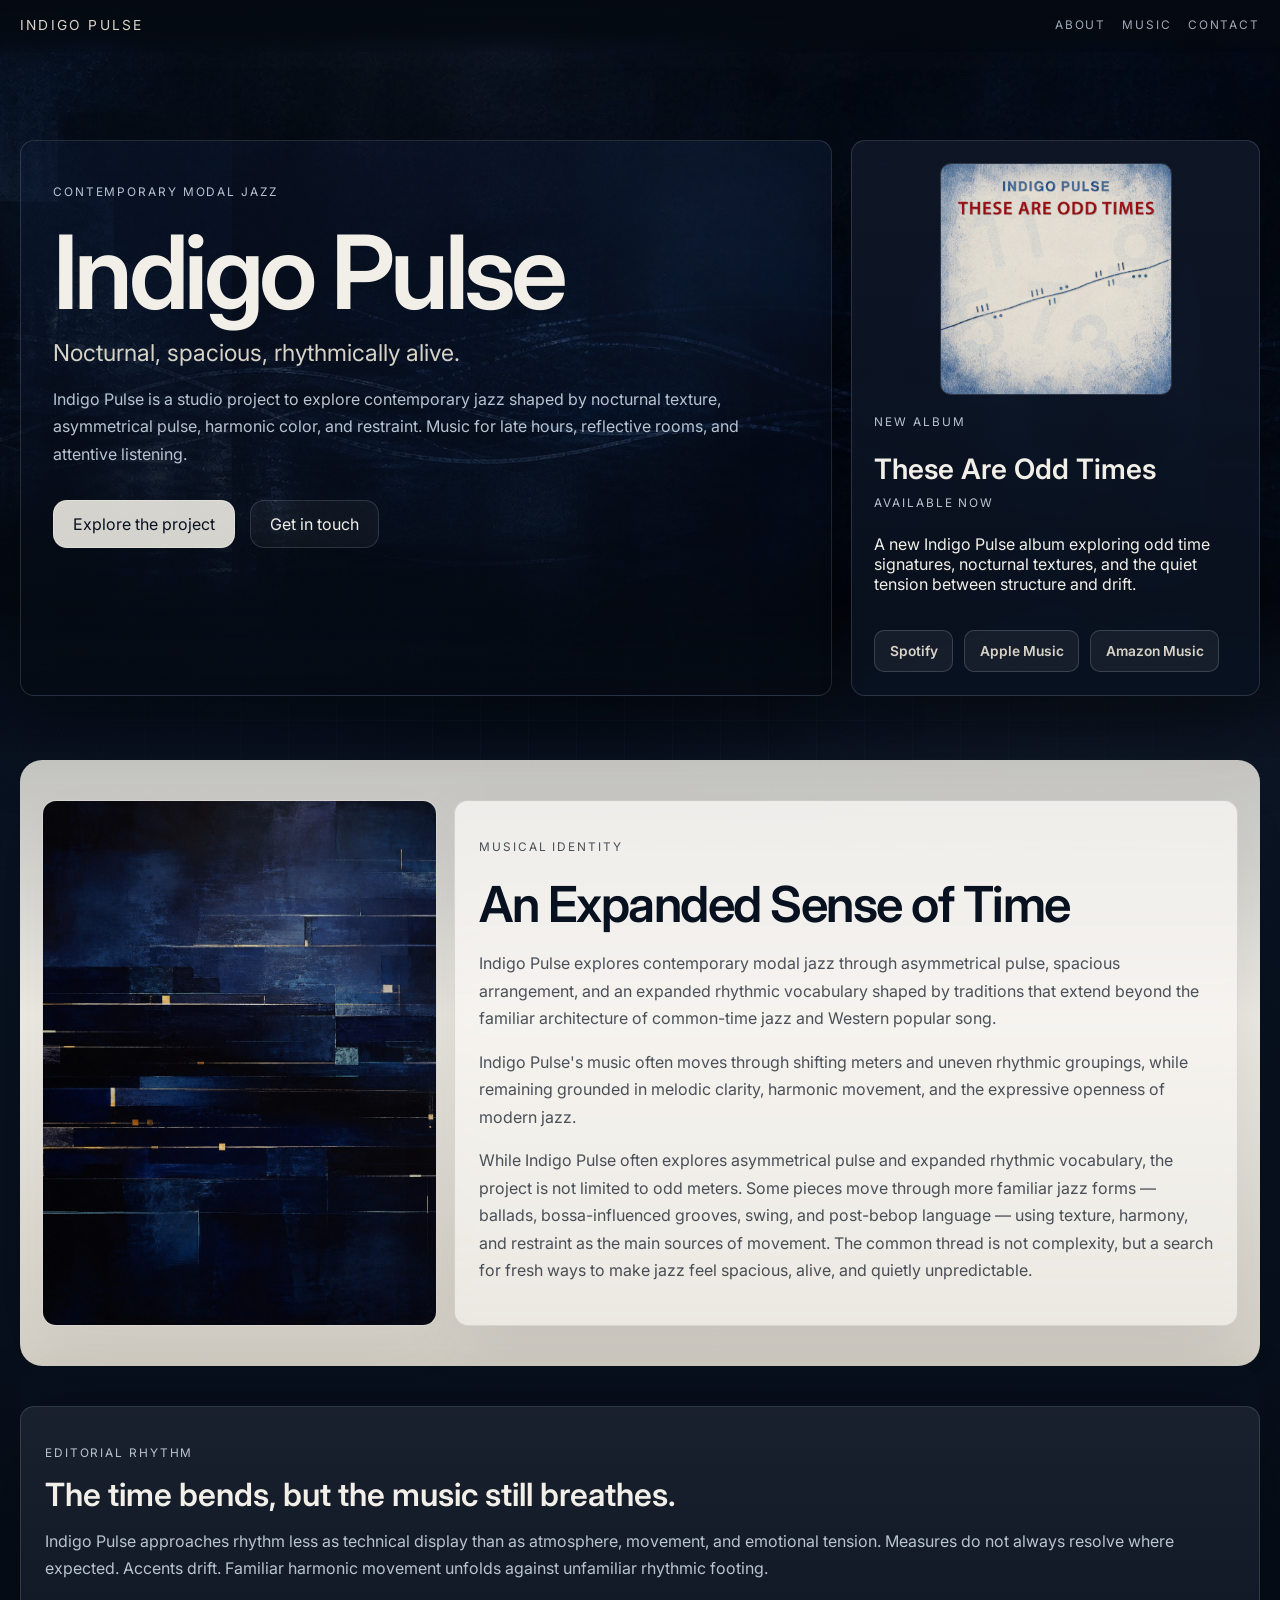
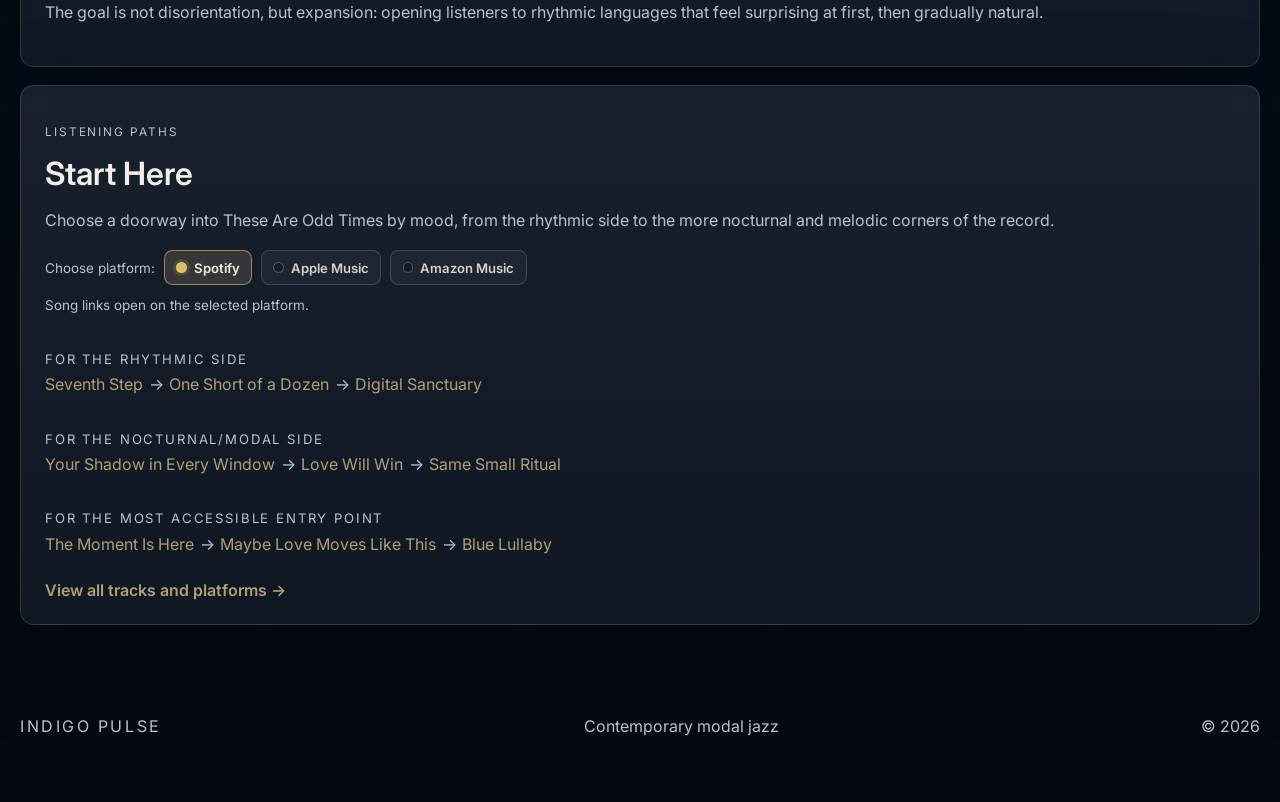
==== commit e814e57d: "Refine Indigo Pulse project wording" ====
--- a/index.html
+++ b/index.html
@@ -6,7 +6,7 @@
     <title>Indigo Pulse | Contemporary Modal Jazz</title>
     <meta
       name="description"
-      content="Indigo Pulse is a contemporary modal jazz group shaping nocturnal, spacious, rhythmically alive music with a refined modern voice."
+      content="Indigo Pulse is a studio project that was created to produce nocturnal, spacious, rhythmically alive jazz music with a refined modern voice."
     />
     <link rel="preconnect" href="https://fonts.googleapis.com" />
     <link rel="preconnect" href="https://fonts.gstatic.com" crossorigin />
@@ -117,9 +117,10 @@
                 song.
               </p>
               <p>
-                The group’s music often moves through shifting meters and uneven
-                rhythmic groupings, while remaining grounded in melodic clarity,
-                harmonic movement, and the expressive openness of modern jazz.
+                Indigo Pulse's music often moves through shifting meters and
+                uneven rhythmic groupings, while remaining grounded in melodic
+                clarity, harmonic movement, and the expressive openness of
+                modern jazz.
               </p>
               <p>
                 While Indigo Pulse often explores asymmetrical pulse and
--- a/styles.css
+++ b/styles.css
@@ -744,6 +744,9 @@
 }
 
 .platform-button {
+  display: inline-flex;
+  align-items: center;
+  gap: 0.42rem;
   min-height: 2.15rem;
   padding: 0.5rem 0.72rem;
   border: 1px solid rgba(184, 196, 209, 0.22);
@@ -761,12 +764,36 @@
     transform 180ms ease;
 }
 
+.platform-button::before {
+  content: "";
+  width: 0.54rem;
+  height: 0.54rem;
+  border: 1px solid rgba(184, 196, 209, 0.36);
+  border-radius: 999px;
+  background: rgba(5, 10, 18, 0.34);
+  transition:
+    background-color 180ms ease,
+    border-color 180ms ease,
+    box-shadow 180ms ease;
+}
+
 .platform-button:hover,
-.platform-button:focus-visible,
-.platform-button.active {
+.platform-button:focus-visible {
   border-color: rgba(232, 201, 112, 0.38);
   background: rgba(242, 239, 232, 0.1);
   color: var(--text);
+}
+
+.platform-button.active {
+  border-color: rgba(232, 201, 112, 0.58);
+  background: rgba(214, 191, 128, 0.16);
+  color: var(--text);
+}
+
+.platform-button.active::before {
+  border-color: rgba(232, 201, 112, 0.88);
+  background: rgba(232, 201, 112, 0.92);
+  box-shadow: 0 0 0 3px rgba(232, 201, 112, 0.12);
 }
 
 .platform-button:hover,
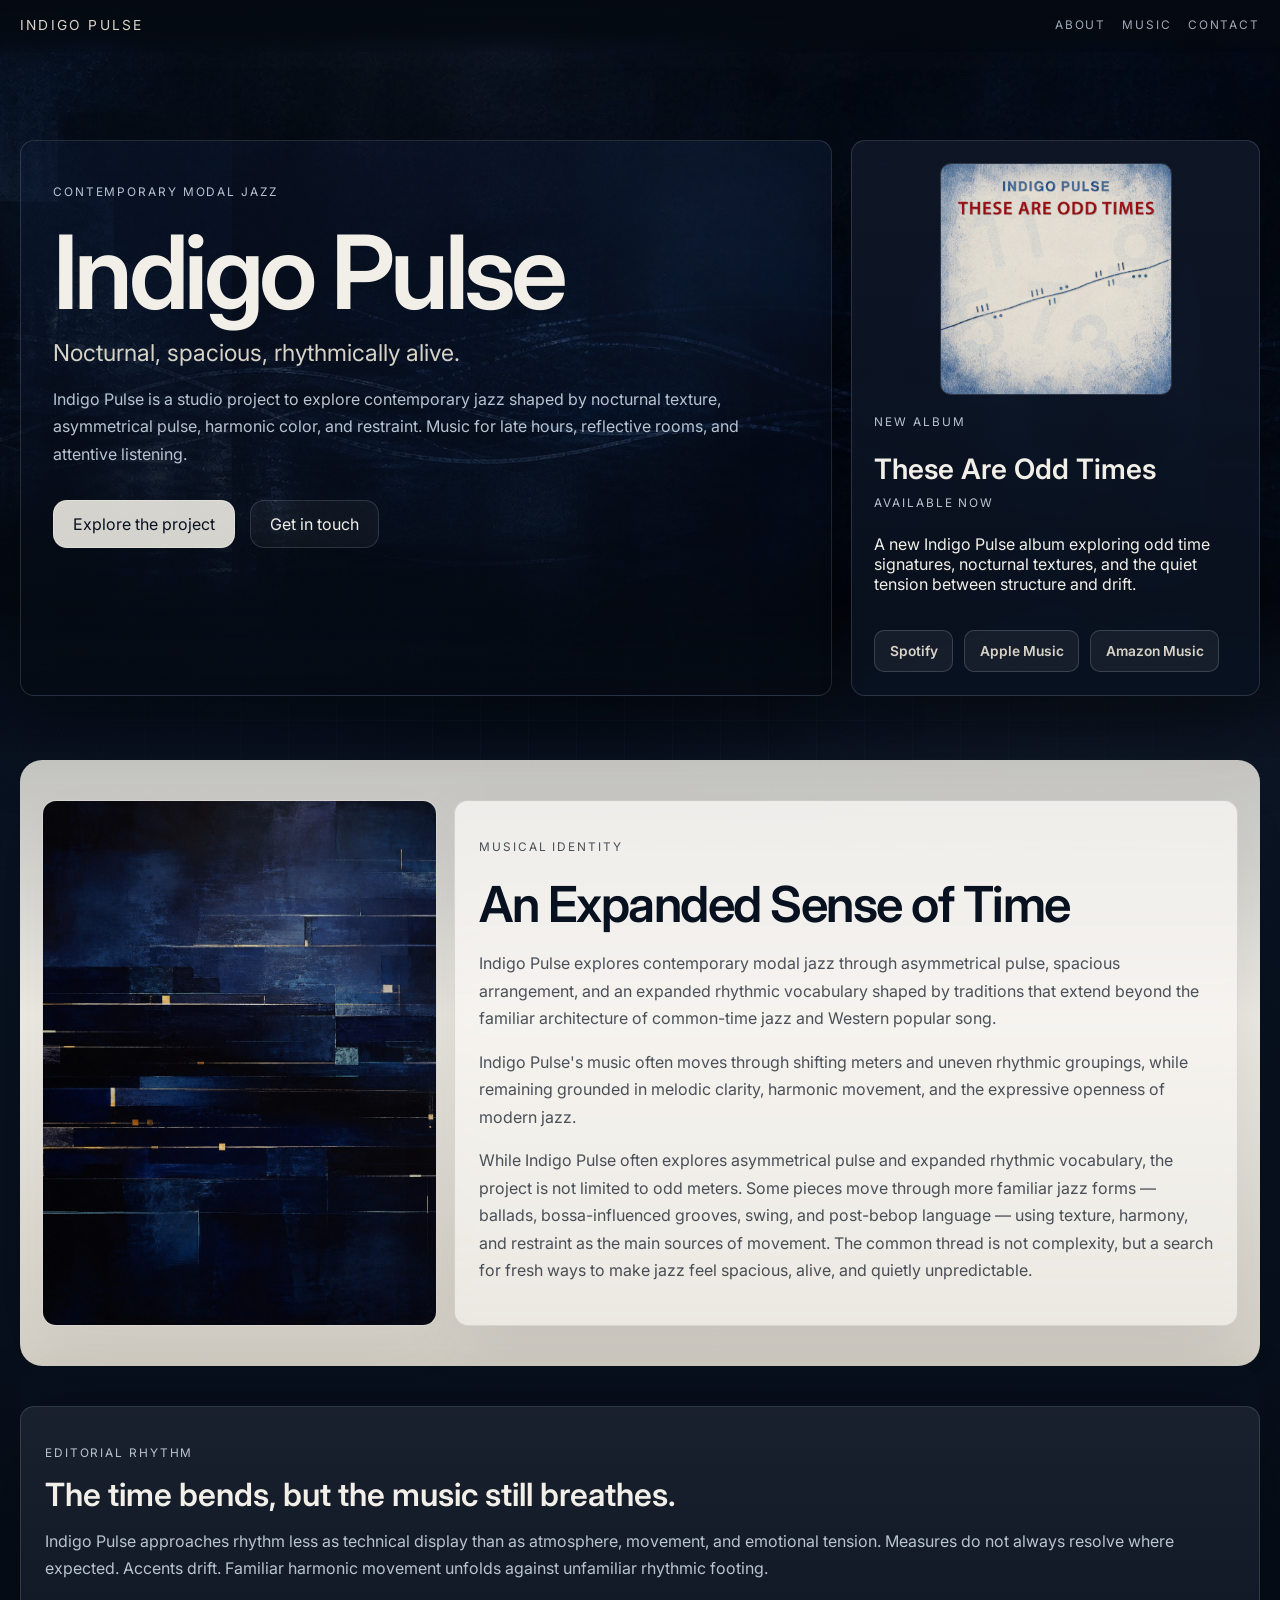
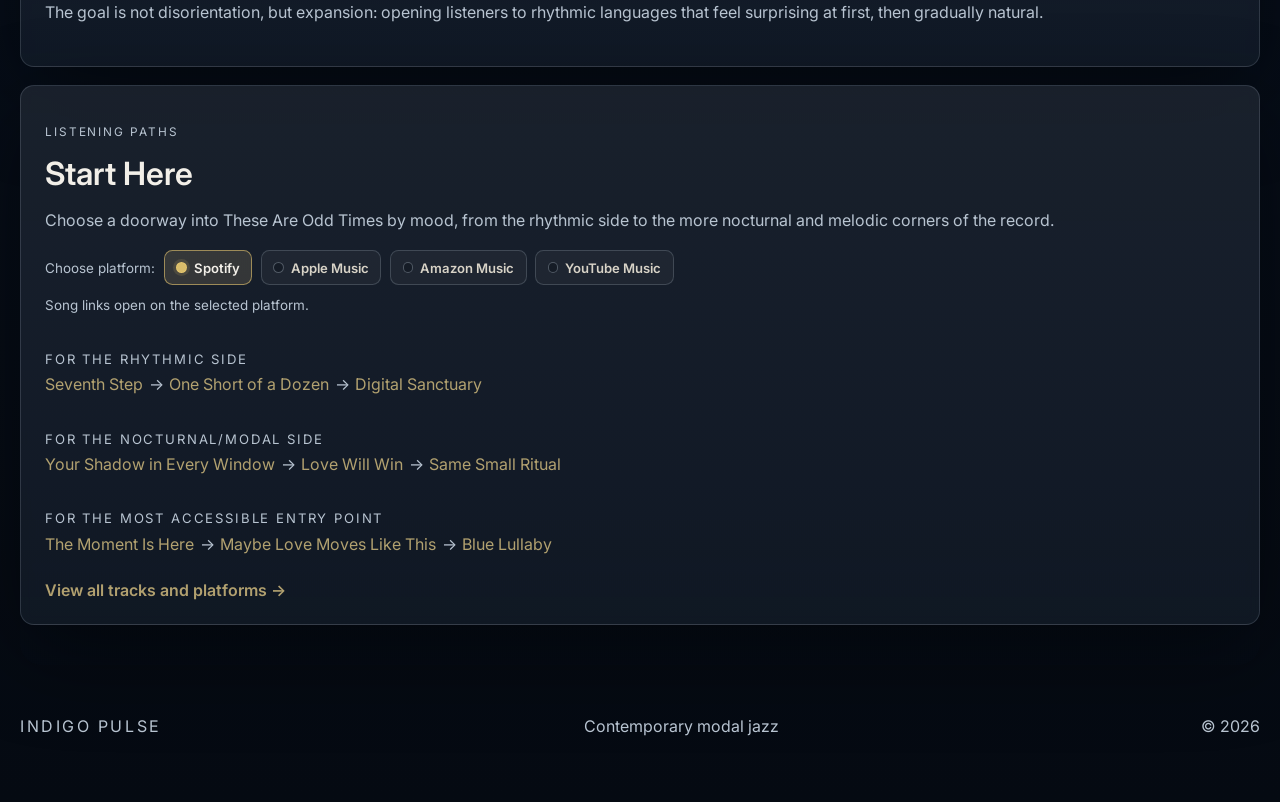
==== commit a24f575c: "Add YouTube Music track links" ====
--- a/index.html
+++ b/index.html
@@ -187,6 +187,14 @@
                 >
                   Amazon Music
                 </button>
+                <button
+                  type="button"
+                  class="platform-button"
+                  data-platform="youtube"
+                  aria-pressed="false"
+                >
+                  YouTube Music
+                </button>
               </div>
               <p class="platform-helper">Song links open on the selected platform.</p>
               <div class="listening-paths" aria-label="Suggested listening paths">
@@ -235,6 +243,6 @@
       </footer>
     </div>
 
-    <script src="script.js?v=2"></script>
+    <script src="script.js?v=3"></script>
   </body>
 </html>
